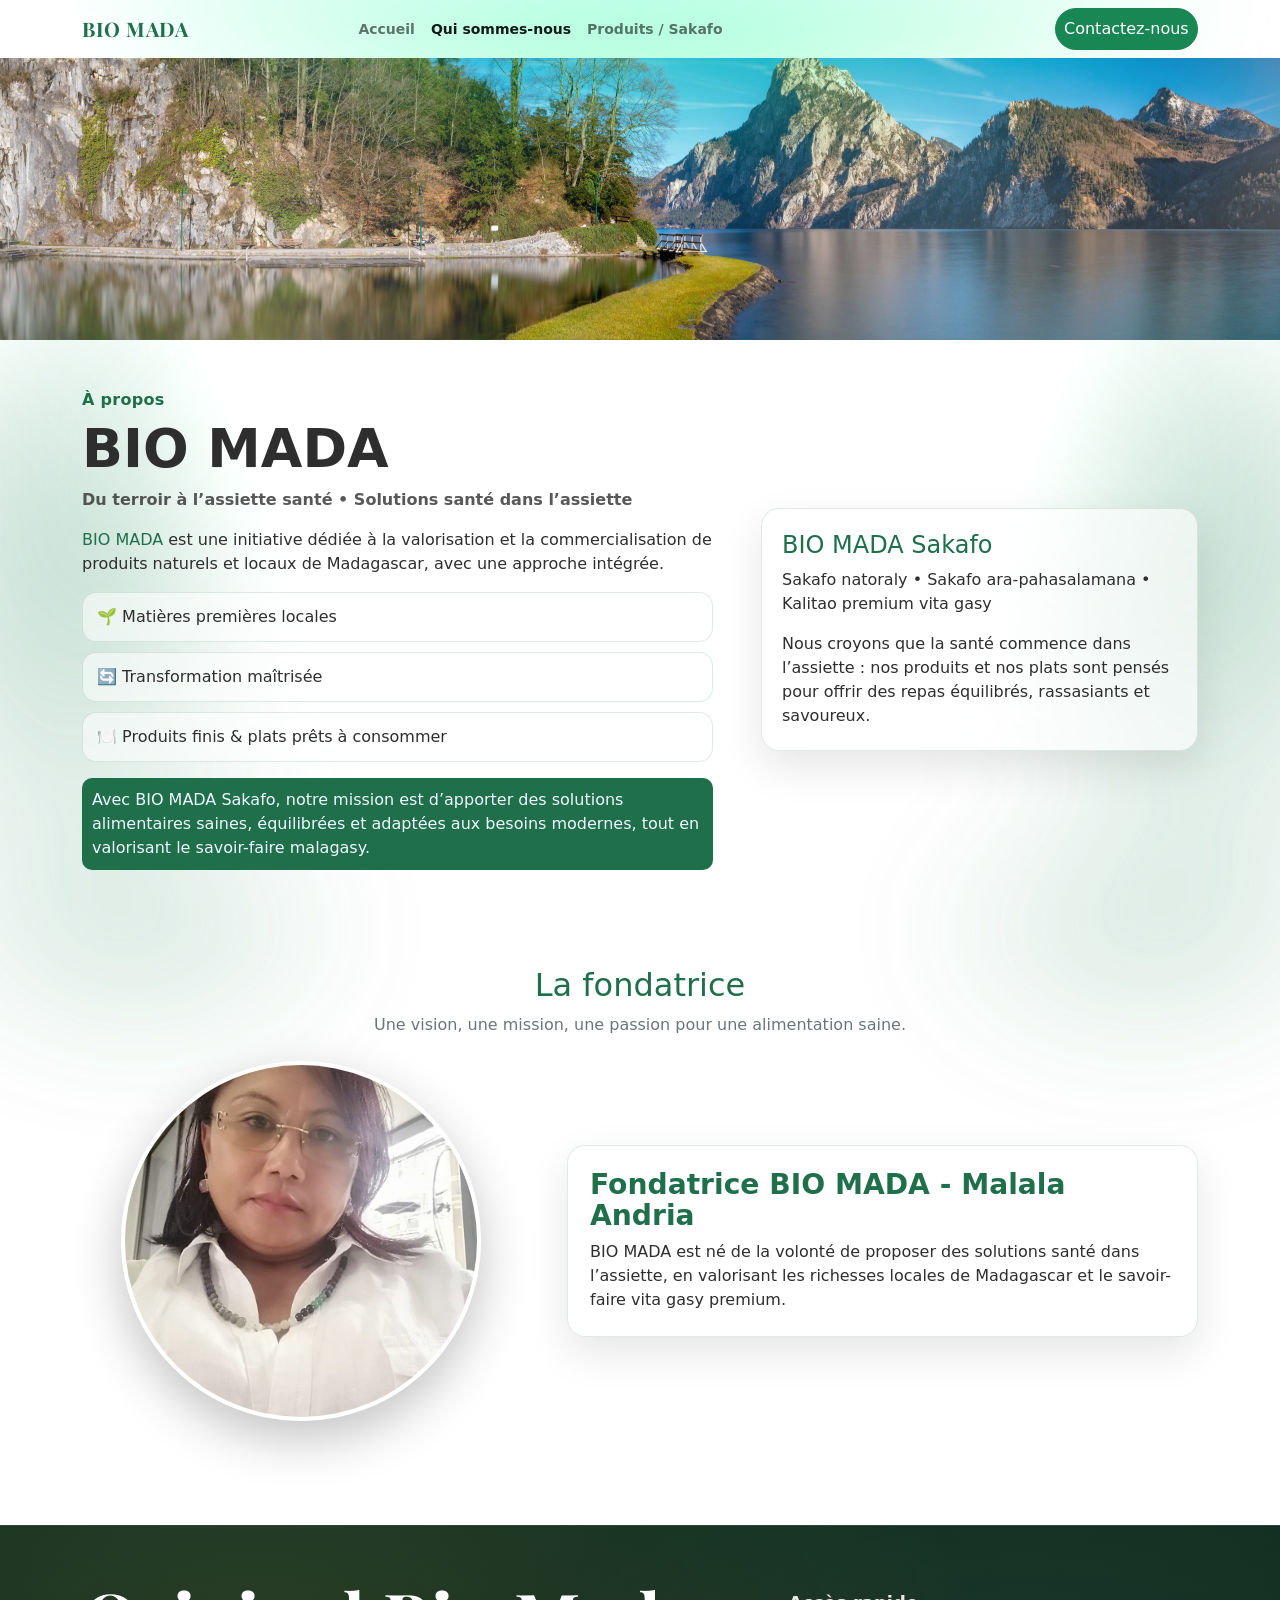
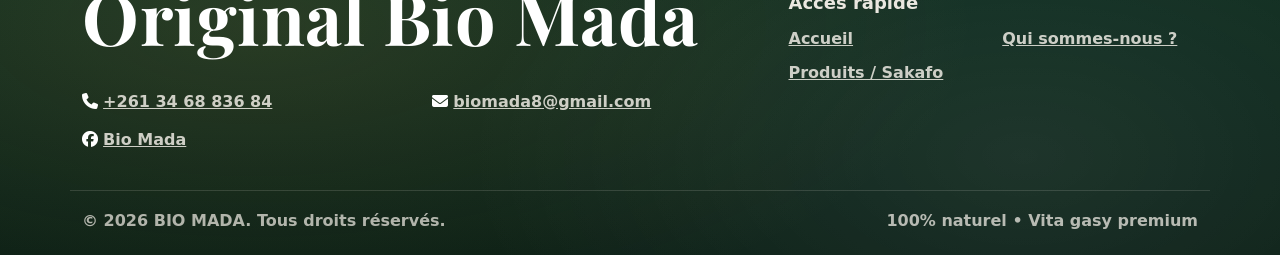
==== a-propos.html @ 0ac18d52 "test: maintenance" ====
<!DOCTYPE html>
<html lang="fr">
<head>
    <meta charset="UTF-8">
    <meta name="viewport" content="width=device-width, initial-scale=1.0">
    <title>BIO MADA - À propos</title>
    <link rel="stylesheet" href="bootstrap-5.0.2-dist/bootstrap-5.0.2-dist/css/bootstrap.min.css">
    <link rel="stylesheet" href="css/style.css">
    <link rel="stylesheet" href="css/background.css">
    <link rel="stylesheet" href="css/header.css">
    <link rel="stylesheet" href="css/footer.css">
    <link rel="stylesheet" href="css/a-propos.css">

    <link
      rel="stylesheet"
      href="https://cdnjs.cloudflare.com/ajax/libs/font-awesome/6.5.1/css/all.min.css"
      integrity="sha512-..."
      crossorigin="anonymous"
      referrerpolicy="no-referrer"
    />
</head>
<body class="bg-clouds">
    <header class="site-header">
        <nav class="navbar navbar-expand-lg navbar-light main-nav" aria-label="Navigation principale">
            <div class="container position-relative">
                <a href="index.html" class="navbar-brand logo me-0" aria-label="BIO MADA - Accueil" style="color: #1F6F4A;">
                    BIO MADA
                </a>

                <button class="navbar-toggler nav-toggle ms-auto" type="button" data-bs-toggle="collapse" data-bs-target="#nav-menu" aria-controls="nav-menu" aria-expanded="false" aria-label="Ouvrir le menu">
                    <span class="nav-toggle-bar"></span>
                    <span class="nav-toggle-bar"></span>
                    <span class="nav-toggle-bar"></span>
                </button>

                <div class="collapse navbar-collapse" id="nav-menu">
                    <ul class="navbar-nav mx-auto nav-links text-center pt-2 pt-lg-0">
                        <li class="nav-item"><a class="nav-link" href="index.html">Accueil</a></li>
                        <li class="nav-item"><a class="nav-link active" href="a-propos.html">Qui sommes-nous</a></li>
                        <li class="nav-item"><a class="nav-link" href="produits.html">Produits / Sakafo</a></li>

                    </ul>

                    <a class="btn-bounce btn btn-success ms-lg-auto mb-2 mb-lg-0" href="#contact">
                        Contactez-nous
                    </a>
                </div>
            </div>
        </nav>
    </header>

    <div class="apropos-top-banner" aria-hidden="true"></div>

    <main id="a-propos">
        <section class="py-5" aria-label="À propos de BIO MADA">
            <div class="container">
                <div class="row align-items-center g-4 g-lg-5">
                    <div class="col-12 col-lg-7">
                        <div class="about-kicker reveal reveal-left" style="color: #1F6F4A;">À propos</div>
                        <h1 class="about-headline reveal reveal-left">BIO MADA</h1>
                        <p class="about-subheadline reveal reveal-left">Du terroir à l’assiette santé • Solutions santé dans l’assiette</p>

                        <div class="about-text">
                            <p class="reveal reveal-left"> <label for="" style="color: #1F6F4A;">BIO MADA</label> est une initiative dédiée à la valorisation et la commercialisation de produits naturels et locaux de Madagascar, avec une approche intégrée.</p>
                            <div class="about-points">
                                <div class="about-point reveal reveal-left">🌱 Matières premières locales</div>
                                <div class="about-point reveal reveal-left">🔄 Transformation maîtrisée</div>
                                <div class="about-point reveal reveal-left">🍽️ Produits finis & plats prêts à consommer</div>
                            </div>
                            <p class="reveal reveal-left mb-0" style="background-color: #1F6F4A; color: aliceblue; padding: 10px; border-radius: 10px;">Avec BIO MADA Sakafo, notre mission est d’apporter des solutions alimentaires saines, équilibrées et adaptées aux besoins modernes, tout en valorisant le savoir-faire malagasy.</p>
                        </div>
                    </div>

                    <div class="col-12 col-lg-5">
                        <div class="about-card reveal reveal-right">
                            <h2 class="h4 mb-2" style="color: #1F6F4A;">BIO MADA Sakafo</h2>
                            <p class="mb-3">Sakafo natoraly • Sakafo ara-pahasalamana • Kalitao premium vita gasy</p>
                            <p class="mb-0">Nous croyons que la santé commence dans l’assiette : nos produits et nos plats sont pensés pour offrir des repas équilibrés, rassasiants et savoureux.</p>
                        </div>
                    </div>
                </div>
            </div>
        </section>

        <section class="py-5" aria-label="Fondatrice BIO MADA">
            <div class="container">
                <div class="row mb-4">
                    <div class="col-12 text-center">
                        <h2 class="h2 mb-2 reveal" style="color: #1F6F4A;">La fondatrice</h2>
                        <p class="mb-0 text-muted reveal">Une vision, une mission, une passion pour une alimentation saine.</p>
                    </div>
                </div>

                <div class="row align-items-center g-4 g-lg-5">
                    <div class="col-12 col-lg-5 d-flex justify-content-center">
                        <div class="founder-photo-wrap reveal reveal-left">
                            <img class="img-fluid founder-photo" src="img/fondateur/WhatsApp%20Image%202026-01-17%20at%2016.38.35.jpeg" alt="Fondatrice BIO MADA">
                        </div>
                    </div>

                    <div class="col-12 col-lg-7">
                        <div class="founder-card reveal reveal-right">
                            <h3 class="founder-name mb-2">Fondatrice BIO MADA - Malala Andria</h3>
                            <p class="mb-0">BIO MADA est né de la volonté de proposer des solutions santé dans l’assiette, en valorisant les richesses locales de Madagascar et le savoir-faire vita gasy premium.</p>
                        </div>
                    </div>
                </div>
            </div>
        </section>
    </main>

    <footer class="site-footer" id="contact" aria-label="Pied de page">
        <div class="container footer-inner">
            <div class="footer-main">
                <h2 class="footer-title">Original Bio Mada</h2>
                <div class="footer-links-grid">
                    <div class="footer-link-item">
                        <i class="fa fa-phone"></i>
                        <a id="contact-phone" class="contact-underline" href="">+261 34 68 836 84</a>
                    </div>

                    <div class="footer-link-item">
                        <i class="fa fa-envelope"></i>
                        <a id="contact-email" class="contact-underline" href="mailto:biomada8@gmail.com">biomada8@gmail.com</a>
                    </div>

                    <div class="footer-link-item">
                        <i class="fa-brands fa-facebook"></i>
                        <a id="contact-facebook" class="contact-underline" href="https://www.facebook.com/profile.php?id=61576735627680" target="_blank" rel="noopener">Bio Mada</a>
                    </div>
                </div>
            </div>

            <div class="footer-links" aria-label="Accès rapide">
                <h3 class="footer-links-title">Accès rapide</h3>
                <div class="footer-links-grid">
                    <a href="index.html">Accueil</a>
                    <a href="a-propos.html">Qui sommes-nous ?</a>
                    <a href="produits.html">Produits / Sakafo</a>

                </div>
            </div>
        </div>

        <div class="container footer-bottom">
            <span>&copy; <span id="year"></span> BIO MADA. Tous droits réservés.</span>
            <span class="footer-badges">100% naturel • Vita gasy premium</span>
        </div>

        <script>
            (function () {
                var y = document.getElementById('year');
                if (y) y.textContent = String(new Date().getFullYear());
            })();
        </script>
    </footer>

    <script src="bootstrap-5.0.2-dist/bootstrap-5.0.2-dist/js/bootstrap.bundle.min.js"></script>

    <script>
        (function () {
            var header = document.querySelector('.site-header');
            if (!header) return;

            function onScroll() {
                header.classList.toggle('is-scrolled', window.scrollY > 8);
            }

            onScroll();
            window.addEventListener('scroll', onScroll, { passive: true });
        })();

        (function () {
            var items = document.querySelectorAll('.reveal');
            if (!items.length) return;

            var io = new IntersectionObserver(function (entries) {
                entries.forEach(function (entry) {
                    if (entry.isIntersecting) {
                        entry.target.classList.add('is-visible');
                        io.unobserve(entry.target);
                    }
                });
            }, { threshold: 0.18, rootMargin: '0px 0px -10% 0px' });

            items.forEach(function (el) { io.observe(el); });
        })();

                (function () {
            function flashContacts() {
                var nodes = [
                    document.getElementById('contact-phone'),
                    document.getElementById('contact-email'),
                    document.getElementById('contact-facebook')
                ].filter(Boolean);

                if (!nodes.length) return;

                nodes.forEach(function (n) { n.classList.add('contact-flash'); });

                setTimeout(function () {
                    nodes.forEach(function (n) { n.classList.remove('contact-flash'); });
                }, 2000);
            }

            document.addEventListener('click', function (e) {
                var a = e.target.closest('a[href="#contact"]');
                if (!a) return;
                setTimeout(flashContacts, 300);
            });

            if (window.location.hash === '#contact') {
                setTimeout(flashContacts, 400);
            }
        })();
    </script>
</body>
</html>
---- css/style.css ----
@import url('https://fonts.googleapis.com/css2?family=Playfair+Display:wght@700&family=Poppins:wght@400;600&display=swap');

:root {
    --vert-profond: #1F6F4A;
    --beige-creme: #F5F1EA;
    --marron-cacao: #6B4F3F;
    --or-doux: #D4A94E;
    --gris-fonce: #2E2E2E;
    --blanc-pur: #FFFFFF;

    --bs-primary: var(--vert-profond);
    --bs-body-font-family: 'Poppins', system-ui, -apple-system, 'Segoe UI', Roboto, Arial, sans-serif;
    --bs-body-color: var(--gris-fonce);
}

body {
    color: var(--gris-fonce);
}
 
 .hero {
     padding: 46px 0 34px;
 }

 .hero-inner {
     display: grid;
     grid-template-columns: 1fr 1.15fr 1fr;
     gap: 22px;
     align-items: center;
     min-height: min(620px, calc(100vh - 88px));
 }
 
 .hero-media {
     border-radius: 18px;
     overflow: hidden;
     box-shadow: 0 16px 42px rgba(0, 0, 0, 0.18);
     border: 1px solid rgba(255, 255, 255, 0.55);
     transition: transform 260ms ease, box-shadow 260ms ease;
 }

 .hero-media:hover {
     transform: translateY(-4px);
     box-shadow: 0 22px 56px rgba(0, 0, 0, 0.22);
 }
 
 .hero-media img {
     width: 100%;
     height: 100%;
     display: block;
     object-fit: cover;
 }
 
 .hero-media-left {
     aspect-ratio: 4 / 5;
     transform: translateY(18px);
 }
 
 .hero-media-right {
     aspect-ratio: 4 / 5;
     transform: translateY(-18px);
 }
 
 .hero-content {
     position: relative;
     text-align: center;
     padding: 22px 18px;
     border-radius: 20px;
     background: rgba(245, 241, 234, 0.42);
     backdrop-filter: blur(12px);
     border: 1px solid rgba(255, 255, 255, 0.55);
     box-shadow: 0 18px 46px rgba(0, 0, 0, 0.10);
 }
 
 .hero-title {
     font-family: 'Playfair Display', Georgia, 'Times New Roman', serif;
     font-weight: 700;
     font-size: clamp(56px, 7vw, 86px);
     line-height: 0.95;
     letter-spacing: 1px;
     color: var(--gris-fonce);
     margin: 16px 0 12px;
     position: relative;
     z-index: 2;
     text-shadow:
         0 10px 28px rgba(0, 0, 0, 0.18),
         0 0 0 rgba(0, 0, 0, 0);
 }
 
 .hero-title::before {
     content: '';
     position: absolute;
     inset: -14px -18px;
     z-index: -1;
     border-radius: 20px;
     background: rgba(255, 255, 255, 0.44);
     border: 1px solid rgba(255, 255, 255, 0.65);
     padding: 5px;
 }
 
 .hero-subtitle {
     margin: 0 auto;
     max-width: 40ch;
     font-weight: 600;
     color: rgba(46, 46, 46, 0.82);
     padding: 5px;
 }
 
 .hero-actions {
     display: flex;
     justify-content: center;
     align-items: center;
     gap: 12px;
     margin-top: 16px;
     flex-wrap: wrap;
 }

 .hero-actions .btn {
     padding: 12px 18px;
     border-radius: 999px;
     font-weight: 700;
     box-shadow: 0 16px 34px rgba(31, 111, 74, 0.20);
     border: 1px solid rgba(31, 111, 74, 0.22);
 }

 .hero-actions .btn:hover {
     transform: translateY(-2px);
 }
 
 @media (max-width: 980px) {
     .hero-inner {
         grid-template-columns: 1fr;
         gap: 14px;
         min-height: auto;
     }
 
     .hero-media-left,
     .hero-media-right {
         aspect-ratio: 16 / 9;
         transform: none;
     }
 
     .hero-content {
         order: -1;
         padding: 8px 6px;
     }
 
     .hero-title::before {
         inset: -10px -12px;
     }
 }

 @media (max-width: 520px) {
     .hero {
         padding: 34px 0 22px;
     }

     .hero-inner {
         gap: 12px;
     }

     .hero-title {
         font-size: clamp(44px, 12vw, 60px);
     }

     .hero-subtitle {
         font-size: 14px;
     }

     .hero-actions {
         gap: 10px;
     }

     .hero-actions .btn {
         width: 100%;
         max-width: 360px;
     }

     .hero-media-left,
     .hero-media-right {
         aspect-ratio: 4 / 3;
     }
 }
 
 /* Services et objectifs */
 .services-points {
     display: grid;
     gap: 10px;
     margin-top: 10px;
 }

 .service-point {
     padding: 12px 14px;
     border-radius: 14px;
     background: rgba(255, 255, 255, 0.55);
     border: 1px solid rgba(31, 111, 74, 0.14);
 }

 .objectif-block {
     padding: 22px 20px;
     border-radius: 18px;
     background: rgba(255, 255, 255, 0.60);
     border: 1px solid rgba(31, 111, 74, 0.14);
     box-shadow: 0 16px 42px rgba(0, 0, 0, 0.10);
     font-size: clamp(16px, 1.2vw, 18px);
     line-height: 1.65;
 }

 .objectif-headline {
     font-weight: 700;
     font-size: clamp(28px, 3vw, 44px);
     line-height: 1.05;
     letter-spacing: 0.2px;
     margin: 0;
 }

 .objectif-label {
     color: var(--vert-profond);
     font-weight: 700;
 }

 .objectifs-diagonal {
     display: grid;
     gap: 14px;
     justify-items: center;
     width: min(220px, 100%);
     margin: 0 auto;
 }

 .objectifs-diagonal img:nth-child(1) {
     transform: translateX(-18px) rotate(-2deg);
 }

 .objectifs-diagonal img:nth-child(2) {
     transform: translateX(18px) rotate(2deg);
 }

 @media (max-width: 991.98px) {
     .objectifs-diagonal img:nth-child(1),
     .objectifs-diagonal img:nth-child(2) {
         transform: translateX(0) rotate(0);
     }
 }

.services-diagonal {
    display: grid;
    gap: 14px;
    justify-items: center; /* centre le bloc global */
    width: min(560px, 100%);
    margin: 0 auto;
    max-width: 100%;       /* s’adapte à son parent */
}

/* première image → droite */
.services-diagonal img:nth-child(1) {
    transform: translateX(30px) rotate(-3deg); /* décale vers la droite et légère rotation */
}

/* deuxième image → gauche */
.services-diagonal img:nth-child(2) {
    transform: translateX(-30px) rotate(2deg); /* décale vers la gauche */
}

/* troisième image → droite */
.services-diagonal img:nth-child(3) {
    transform: translateX(20px) rotate(-2deg); /* décale légèrement vers la droite */
}

/* responsive pour mobile → tout centré */
@media (max-width: 991.98px) {
    .services-diagonal img:nth-child(1),
    .services-diagonal img:nth-child(2),
    .services-diagonal img:nth-child(3) {
        transform: translateX(0) rotate(0);
    }
}
/* Animation service */
.reveal {
    opacity: 0;
    transform: translateY(14px);
    transition: opacity 700ms ease, transform 700ms ease;
    will-change: opacity, transform;
}

.reveal-left {
    transform: translateX(-18px);
}

.reveal-right {
    transform: translateX(18px);
}

.reveal.is-visible {
    opacity: 1;
    transform: translateX(0) translateY(0);
}



.services-diagonal .reveal:nth-child(1) { transition-delay: 80ms; }
.services-diagonal .reveal:nth-child(2) { transition-delay: 180ms; }
.services-diagonal .reveal:nth-child(3) { transition-delay: 280ms; }

.objectifs-diagonal .reveal:nth-child(1) { transition-delay: 80ms; }
.objectifs-diagonal .reveal:nth-child(2) { transition-delay: 180ms; }

@media (prefers-reduced-motion: reduce) {
    .reveal,
    .reveal-left,
    .reveal-right {
        opacity: 1;
        transform: none;
        transition: none;
    }
}

/* Base (éléments contact) */
.contact-underline {
    position: relative;
    display: inline-block;
    padding-bottom: 4px;
}

/* le soulignement */
.contact-underline::after {
    content: "";
    position: absolute;
    left: 0;
    bottom: 0;
    width: 100%;
    height: 2px;
    background-color: #fff534; /* vert BIO MADA */
    transform: scaleX(0);
    transform-origin: left;
    transition: transform 0.6s ease;
}

/* état animé déclenché par JS */
.contact-flash::after {
    transform: scaleX(1);
}
---- css/background.css ----
body.bg-clouds {
    position: relative;
    overflow-x: hidden;
    
}

body.bg-clouds > main,
body.bg-clouds > footer {
    position: relative;
    z-index: 1;
}

body.bg-clouds::before {
    content: '';
    position: fixed;
    inset: -20vmax;
    z-index: 0;
    pointer-events: none;
    mix-blend-mode: normal;
    background:
        radial-gradient(closest-side at 50% 12%, rgba(255, 255, 255, 0.68), rgba(255, 255, 255, 0) 62%),
        radial-gradient(closest-side at 50% 18%, rgba(20, 225, 129, 0.74), rgba(31, 111, 74, 0) 66%),
        radial-gradient(closest-side at 12% 30%, rgba(255, 255, 255, 0.70), rgba(255, 255, 255, 0) 64%),
        radial-gradient(closest-side at 18% 58%, rgba(31, 111, 74, 0.42), rgba(31, 111, 74, 0) 66%),
        radial-gradient(closest-side at 22% 84%, rgba(31, 111, 74, 0.28), rgba(31, 111, 74, 0) 62%),
        radial-gradient(closest-side at 30% 42%, rgba(255, 255, 255, 0.48), rgba(255, 255, 255, 0) 60%);
    filter: blur(62px) brightness(1.15) contrast(1.08);
    opacity: 0.72;
    transform: translate3d(0, 0, 0);
    animation: cloudsPulse 4.8s ease-in-out infinite;
}

body.bg-clouds::after {
    content: '';
    position: fixed;
    inset: -20vmax;
    z-index: 0;
    pointer-events: none;
    mix-blend-mode: normal;
    background:
        radial-gradient(closest-side at 88% 30%, rgba(255, 255, 255, 0.70), rgba(255, 255, 255, 0) 64%),
        radial-gradient(closest-side at 82% 58%, rgba(31, 111, 74, 0.42), rgba(31, 111, 74, 0) 66%),
        radial-gradient(closest-side at 78% 84%, rgba(31, 111, 74, 0.28), rgba(31, 111, 74, 0) 62%),
        radial-gradient(closest-side at 70% 42%, rgba(255, 255, 255, 0.48), rgba(255, 255, 255, 0) 60%);
    filter: blur(62px) brightness(1.15) contrast(1.08);
    opacity: 0.72;
    animation: cloudsPulse 5.6s ease-in-out infinite reverse;
}

@keyframes cloudsPulse {
    0% {
        opacity: 0.22;
        transform: scale(1) translate3d(0, 0, 0);
        filter: blur(60px) brightness(0.95) contrast(1.04);
    }
    50% {
        opacity: 0.78;
        transform: scale(1.06) translate3d(0, -1.4vmax, 0);
        filter: blur(60px) brightness(1.30) contrast(1.10);
    }
    100% {
        opacity: 0.22;
        transform: scale(1) translate3d(0, 0, 0);
        filter: blur(60px) brightness(0.95) contrast(1.04);
    }
}
---- css/header.css ----
.site-header {
    position: sticky;
    top: 0;
    z-index: 50;
}

.main-nav {
    background: transparent;
    transition: background-color 220ms ease, box-shadow 220ms ease, border-color 220ms ease, backdrop-filter 220ms ease;
}

.site-header.is-scrolled .main-nav {
    background: rgba(245, 241, 234, 0.88);
    backdrop-filter: blur(14px);
}

.logo {
    font-family: 'Playfair Display', Georgia, 'Times New Roman', serif;
    font-weight: 700;
    letter-spacing: 0.5px;
    color: var(--vert-profond);
    font-size: 20px;
    white-space: nowrap;
}

.nav-links .nav-link {
    font-weight: 600;
    font-size: 14px;
    color: var(--gris-fonce);
    padding: 10px 10px;
    border-radius: 999px;
    transition: background-color 160ms ease, color 160ms ease;
}

.nav-links .nav-link:hover {
    background: rgba(31, 111, 74, 0.10);
    color: var(--vert-profond);
}

.nav-toggle {
    display: inline-flex;
    width: 42px;
    height: 42px;
    border-radius: 12px;
    border: 1px solid rgba(46, 46, 46, 0.12);
    background: rgba(255, 255, 255, 0.65);
    backdrop-filter: blur(10px);
    cursor: pointer;
    padding: 10px;
    position: relative;
    z-index: 61;
    align-items: center;
    justify-content: center;
    flex-direction: column;
}

.nav-toggle-bar {
    display: block;
    width: 18px;
    height: 2px;
    background: var(--vert-profond);
    margin: 5px 0;
    border-radius: 2px;
}

@media (min-width: 992px) {
    .nav-toggle {
        display: none;
    }
}

@media (max-width: 991.98px) {
    .navbar-collapse {
        padding-top: 10px;
    }

    .nav-links .nav-link {
        text-align: center;
    }

    .btn-bounce.btn {
        width: 100%;
        justify-content: center;
    }
}

@media (max-width: 520px) {
    .logo {
        font-size: 18px;
    }
}

@keyframes bounce {
    0%, 100% {
        transform: translateY(0);
    }
    25% {
        transform: translateY(-4px); /* monte légèrement */
    }
    50% {
        transform: translateY(2px);  /* redescend un peu en dessous */
    }
    75% {
        transform: translateY(-2px); /* petit rebond */
    }
}

.btn-bounce {
    animation: bounce 0.7s ease-in-out infinite;
    display: inline-block; /* pour que transform fonctionne bien */
    will-change: transform;
    border-radius: 100px;
    padding: 8px;
}
---- css/footer.css ----
.site-footer {
    margin-top: 56px;
    padding: 56px 0 22px;
    color: var(--blanc-pur);
    background:
        radial-gradient(1200px 520px at 20% 30%, rgba(212, 169, 78, 0.14), rgba(212, 169, 78, 0) 60%),
        radial-gradient(900px 520px at 80% 70%, rgba(255, 255, 255, 0.08), rgba(255, 255, 255, 0) 62%),
        linear-gradient(180deg, #0f2f21 0%, #0a1f16 100%);
    border-top: 1px solid rgba(245, 241, 234, 0.14);
}

.footer-inner {
    display: grid;
    grid-template-columns: 1.25fr 0.75fr;
    gap: 24px;
    align-items: start;
}

.footer-title {
    margin: 0;
    font-family: 'Playfair Display', Georgia, 'Times New Roman', serif;
    font-weight: 700;
    font-size: clamp(44px, 5.6vw, 72px);
    line-height: 0.95;
    letter-spacing: 0.5px;
    padding-bottom:40px ;
}

.footer-cta {
    display: flex;
    flex-wrap: wrap;
    gap: 12px;
    margin-top: 18px;
}

.footer-pill {
    display: inline-flex;
    align-items: center;
    justify-content: center;
    padding: 14px 18px;
    border-radius: 999px;
    font-weight: 600;
    border: 1px solid rgba(245, 241, 234, 0.22);
    transition: transform 160ms ease, background-color 160ms ease, border-color 160ms ease;
}

.footer-pill:active {
    transform: translateY(1px);
}

.footer-pill-dark {
    background: rgba(0, 0, 0, 0.30);
    backdrop-filter: blur(10px);
}

.footer-pill-dark:hover {
    background: rgba(0, 0, 0, 0.40);
    border-color: rgba(245, 241, 234, 0.35);
}

.footer-pill-primary {
    background: var(--vert-profond);
    border-color: rgba(31, 111, 74, 0.70);
}

.footer-pill-primary:hover {
    background: #17583a;
    border-color: rgba(31, 111, 74, 0.92);
}

.footer-note {
    margin: 14px 0 0;
    max-width: 56ch;
    color: rgba(245, 241, 234, 0.82);
}

.footer-links-title {
    margin: 10px 0 14px;
    font-size: 18px;
    font-weight: 700;
    color: rgba(245, 241, 234, 0.95);
}

.footer-links-grid {
    display: grid;
    grid-template-columns: 1fr 1fr;
    gap: 10px 18px;
}

.footer-links-grid a {
    color: rgba(245, 241, 234, 0.82);
    font-weight: 600;
}

.footer-links-grid a:hover {
    color: var(--blanc-pur);
}

.footer-bottom {
    margin-top: 34px;
    padding-top: 18px;
    display: flex;
    justify-content: space-between;
    align-items: center;
    gap: 12px;
    flex-wrap: wrap;
    border-top: 1px solid rgba(245, 241, 234, 0.14);
    color: rgba(245, 241, 234, 0.70);
    font-weight: 600;
}

.footer-badges {
    color: rgba(245, 241, 234, 0.72);
}

@media (max-width: 920px) {
    .footer-inner {
        grid-template-columns: 1fr;
    }

    .footer-links-grid {
        grid-template-columns: 1fr;
    }
}

@media (max-width: 520px) {
    .site-footer {
        margin-top: 40px;
        padding: 44px 0 18px;
    }

    .footer-title {
        font-size: clamp(34px, 10vw, 52px);
        padding-bottom: 26px;
    }

    .footer-cta {
        flex-direction: column;
        align-items: stretch;
    }

    .footer-pill {
        width: 100%;
        justify-content: center;
    }

    .footer-bottom {
        gap: 10px;
    }
}
---- css/a-propos.css ----
:root {
    --about-card-bg: rgba(255, 255, 255, 0.62);
    --about-border: rgba(31, 111, 74, 0.14);
}

.apropos-top-banner {
    height: clamp(160px, 22vw, 320px);
    width: 100%;
    background-image: url('../img/fond/fond.jpg');
    background-size: cover;
    background-position: center;
    background-repeat: no-repeat;
    border-bottom: 1px solid rgba(31, 111, 74, 0.12);
}

.about-kicker {
    font-weight: 700;
    letter-spacing: 0.3px;
    margin-bottom: 10px;
}

.about-headline {
    font-weight: 800;
    font-size: clamp(38px, 4.2vw, 64px);
    line-height: 1.02;
    margin: 0 0 12px;
}

.about-subheadline {
    font-weight: 600;
    color: rgba(46, 46, 46, 0.80);
    margin: 0 0 16px;
}

.about-text {
    max-width: 70ch;
}

.about-points {
    display: grid;
    gap: 10px;
    margin: 16px 0;
}

.about-point {
    padding: 12px 14px;
    border-radius: 14px;
    background: rgba(255, 255, 255, 0.55);
    border: 1px solid var(--about-border);
}

.about-card {
    padding: 22px 20px;
    border-radius: 18px;
    background: var(--about-card-bg);
    border: 1px solid var(--about-border);
    box-shadow: 0 16px 42px rgba(0, 0, 0, 0.10);
}

.founder-photo-wrap {
    width: min(360px, 100%);
    display: grid;
    place-items: center;
}

.founder-photo {
    width: 100%;
    aspect-ratio: 1 / 1;
    object-fit: cover;
    border-radius: 999px;
    box-shadow: 0 18px 50px rgba(0, 0, 0, 0.24);
    border: 4px solid rgba(255, 255, 255, 0.60);
}

.founder-card {
    padding: 24px 22px;
    border-radius: 18px;
    background: var(--about-card-bg);
    border: 1px solid var(--about-border);
    box-shadow: 0 16px 42px rgba(0, 0, 0, 0.10);
}

.founder-name {
    font-weight: 800;
    font-size: clamp(22px, 2.2vw, 30px);
    line-height: 1.1;
    margin: 0;
    color: var(--vert-profond);
}

@media (max-width: 991.98px) {
    .about-card {
        margin-top: 8px;
    }
}
/* Base (éléments contact) */
.contact-underline {
    position: relative;
    display: inline-block;
    padding-bottom: 4px;
}

/* le soulignement */
.contact-underline::after {
    content: "";
    position: absolute;
    left: 0;
    bottom: 0;
    width: 100%;
    height: 2px;
    background-color: #fff534; /* vert BIO MADA */
    transform: scaleX(0);
    transform-origin: left;
    transition: transform 0.6s ease;
}

/* état animé déclenché par JS */
.contact-flash::after {
    transform: scaleX(1);
}
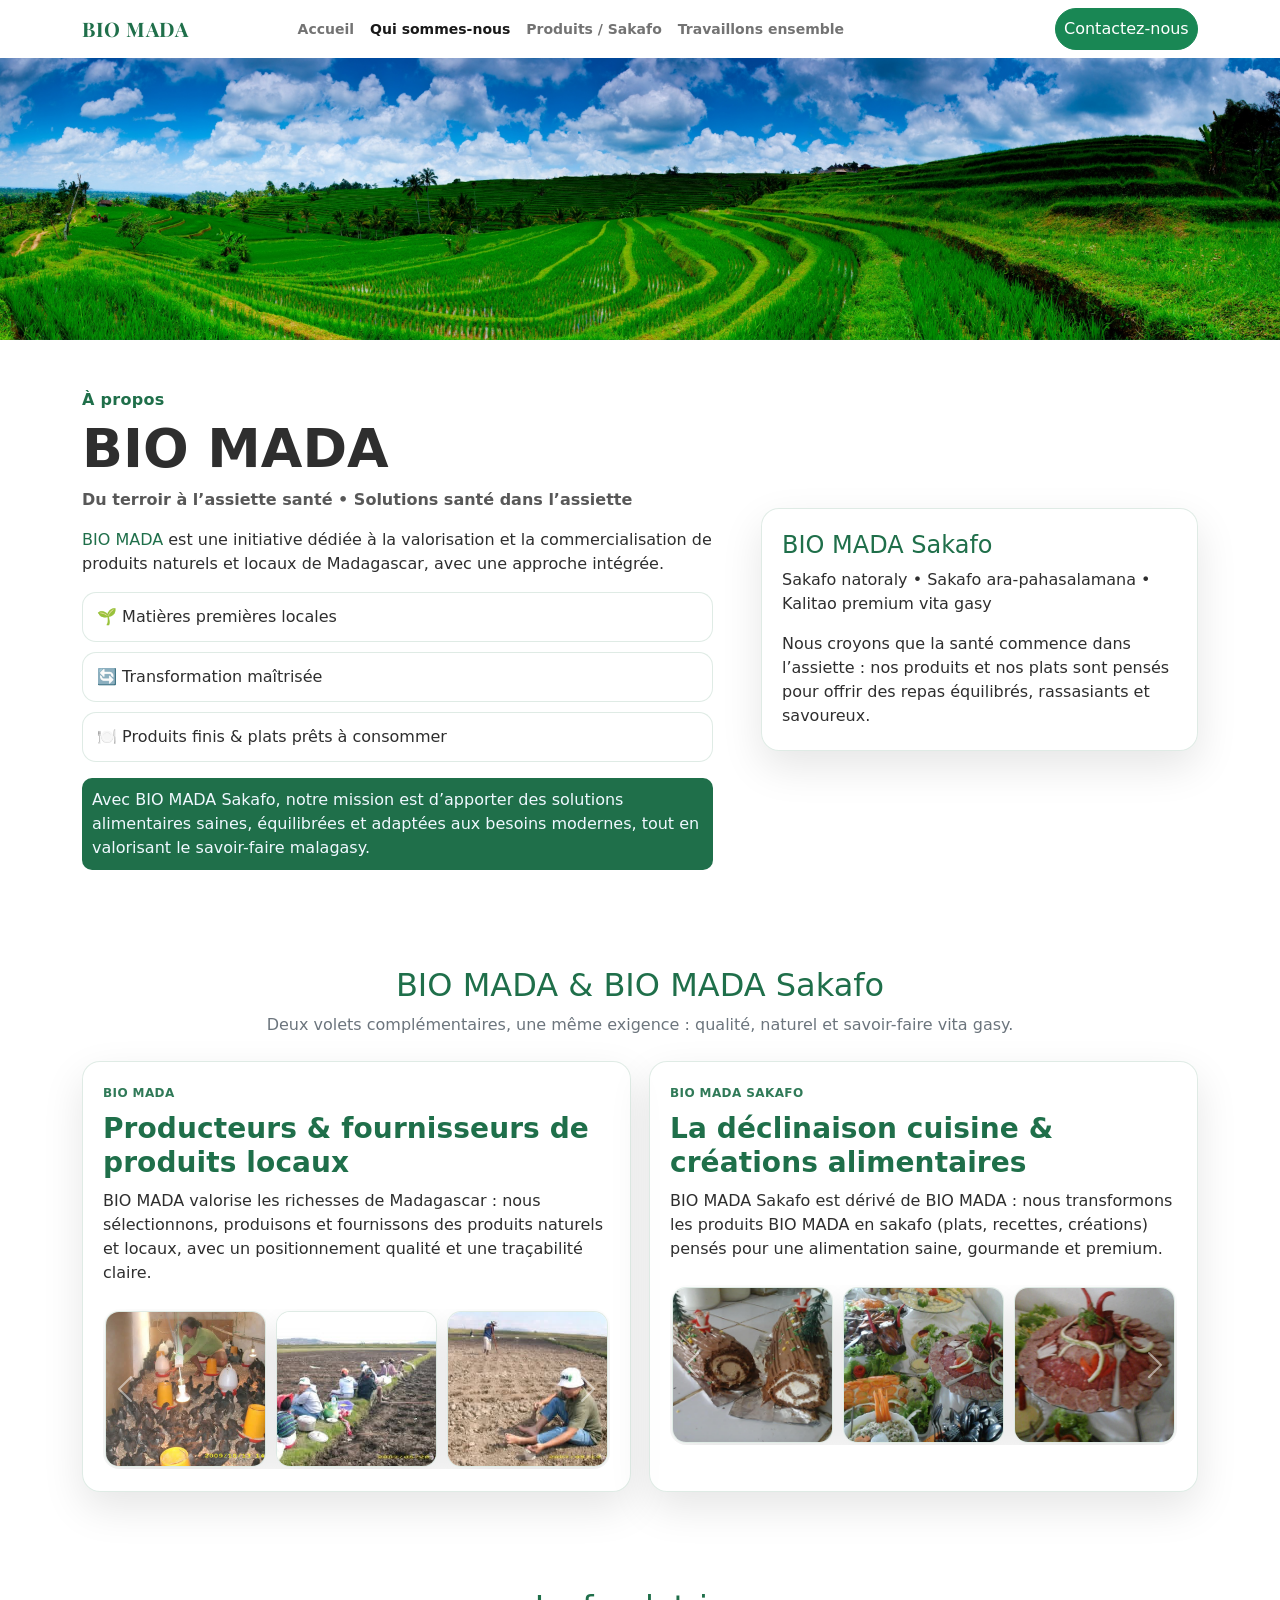
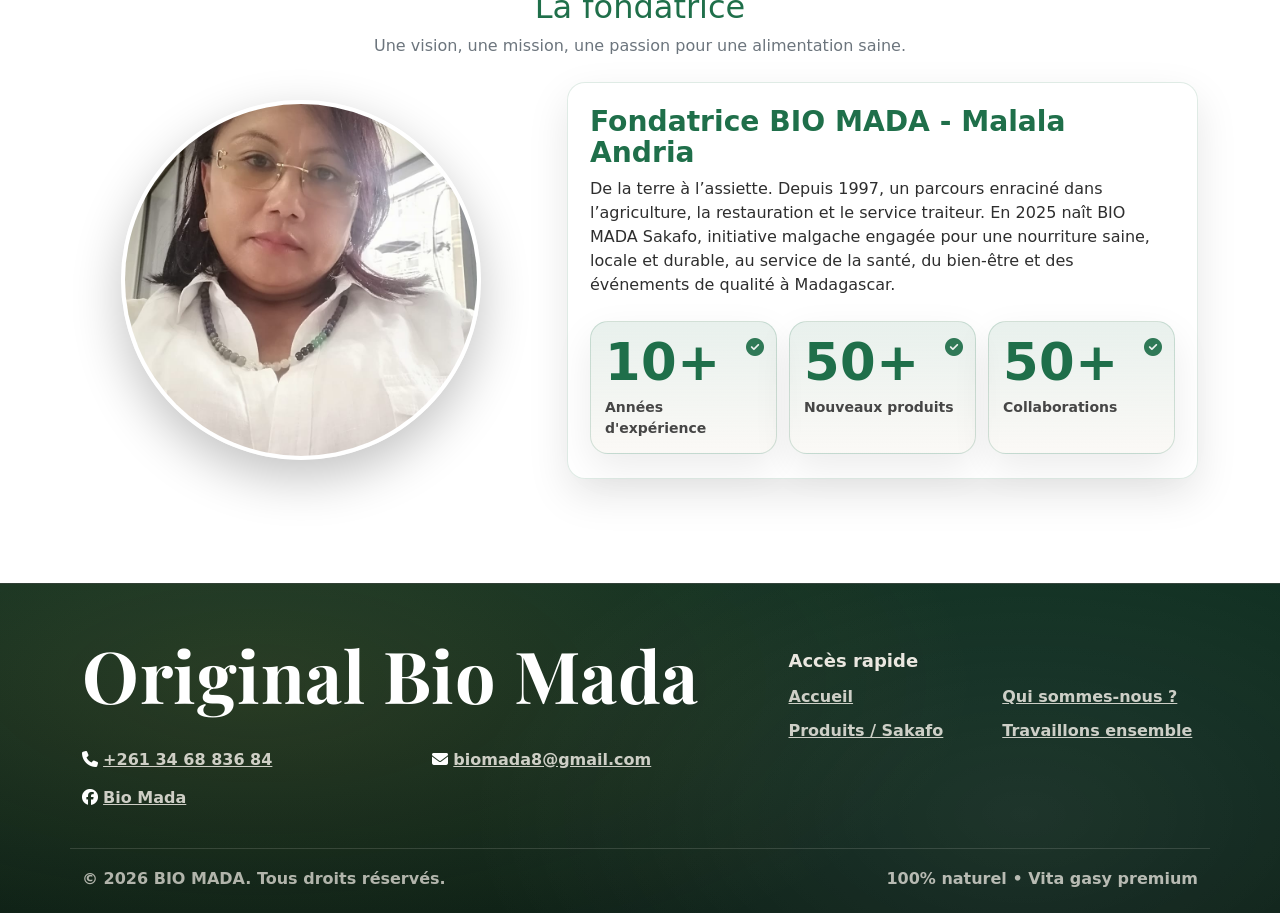
==== commit 7fd69d67: "feat: let's work together" ====
--- a/a-propos.html
+++ b/a-propos.html
@@ -19,7 +19,7 @@
       referrerpolicy="no-referrer"
     />
 </head>
-<body class="bg-clouds">
+<body>
     <header class="site-header">
         <nav class="navbar navbar-expand-lg navbar-light main-nav" aria-label="Navigation principale">
             <div class="container position-relative">
@@ -28,9 +28,7 @@
                 </a>
 
                 <button class="navbar-toggler nav-toggle ms-auto" type="button" data-bs-toggle="collapse" data-bs-target="#nav-menu" aria-controls="nav-menu" aria-expanded="false" aria-label="Ouvrir le menu">
-                    <span class="nav-toggle-bar"></span>
-                    <span class="nav-toggle-bar"></span>
-                    <span class="nav-toggle-bar"></span>
+                    <span class="navbar-toggler-icon" aria-hidden="true"></span>
                 </button>
 
                 <div class="collapse navbar-collapse" id="nav-menu">
@@ -38,6 +36,7 @@
                         <li class="nav-item"><a class="nav-link" href="index.html">Accueil</a></li>
                         <li class="nav-item"><a class="nav-link active" href="a-propos.html">Qui sommes-nous</a></li>
                         <li class="nav-item"><a class="nav-link" href="produits.html">Produits / Sakafo</a></li>
+                        <li class="nav-item"><a class="nav-link" href="travaillons-ensemble.html">Travaillons ensemble</a></li>
 
                     </ul>
 
@@ -82,6 +81,125 @@
             </div>
         </section>
 
+        <section class="py-5" aria-label="BIO MADA et BIO MADA Sakafo">
+            <div class="container">
+                <div class="row mb-4">
+                    <div class="col-12 text-center">
+                        <h2 class="h2 mb-2 reveal" style="color: #1F6F4A;">BIO MADA &amp; BIO MADA Sakafo</h2>
+                        <p class="mb-0 text-muted reveal">Deux volets complémentaires, une même exigence : qualité, naturel et savoir-faire vita gasy.</p>
+                    </div>
+                </div>
+
+                <div class="brand-split-grid">
+                    <div class="brand-split-card reveal reveal-left">
+                        <div class="brand-split-kicker" style="color: #1F6F4A;">BIO MADA</div>
+                        <h3 class="brand-split-title" style="color: #1F6F4A;">Producteurs &amp; fournisseurs de produits locaux</h3>
+                        <p class="mb-0">BIO MADA valorise les richesses de Madagascar : nous sélectionnons, produisons et fournissons des produits naturels et locaux, avec un positionnement qualité et une traçabilité claire.</p>
+
+                        <div id="prepCarousel" class="carousel slide media-carousel mt-4" data-bs-ride="carousel" data-bs-interval="5000" aria-label="Galerie BIO MADA">
+                            <div class="carousel-inner">
+                                <div class="carousel-item active">
+                                    <div class="media-row">
+                                        <div class="media-tile"><img class="img-fluid" loading="lazy" src="img/preparation/WhatsApp%20Image%202026-01-20%20at%2010.05.32.jpeg" alt="BIO MADA - Préparation 1"></div>
+                                        <div class="media-tile"><img class="img-fluid" loading="lazy" src="img/preparation/WhatsApp%20Image%202026-01-20%20at%2010.05.33.jpeg" alt="BIO MADA - Préparation 2"></div>
+                                        <div class="media-tile"><img class="img-fluid" loading="lazy" src="img/preparation/WhatsApp%20Image%202026-01-20%20at%2010.05.34.jpeg" alt="BIO MADA - Préparation 3"></div>
+                                    </div>
+                                </div>
+                                <div class="carousel-item">
+                                    <div class="media-row">
+                                        <div class="media-tile"><img class="img-fluid" loading="lazy" src="img/preparation/WhatsApp%20Image%202026-01-20%20at%2010.05.42.jpeg" alt="BIO MADA - Préparation 4"></div>
+                                        <div class="media-tile"><img class="img-fluid" loading="lazy" src="img/preparation/WhatsApp%20Image%202026-01-20%20at%2010.05.43.jpeg" alt="BIO MADA - Préparation 5"></div>
+                                        <div class="media-tile"><img class="img-fluid" loading="lazy" src="img/preparation/WhatsApp%20Image%202026-01-20%20at%2010.05.51.jpeg" alt="BIO MADA - Préparation 6"></div>
+                                    </div>
+                                </div>
+                                <div class="carousel-item">
+                                    <div class="media-row">
+                                        <div class="media-tile"><img class="img-fluid" loading="lazy" src="img/preparation/WhatsApp%20Image%202026-01-20%20at%2010.05.52.jpeg" alt="BIO MADA - Préparation 7"></div>
+                                        <div class="media-tile"><img class="img-fluid" loading="lazy" src="img/preparation/WhatsApp%20Image%202026-01-20%20at%2010.05.53.jpeg" alt="BIO MADA - Préparation 8"></div>
+                                        <div class="media-tile"><img class="img-fluid" loading="lazy" src="img/preparation/WhatsApp%20Image%202026-01-20%20at%2010.05.56.jpeg" alt="BIO MADA - Préparation 9"></div>
+                                    </div>
+                                </div>
+                                <div class="carousel-item">
+                                    <div class="media-row">
+                                        <div class="media-tile"><img class="img-fluid" loading="lazy" src="img/preparation/WhatsApp%20Image%202026-01-20%20at%2010.05.57.jpeg" alt="BIO MADA - Préparation 10"></div>
+                                        <div class="media-tile"><img class="img-fluid" loading="lazy" src="img/preparation/WhatsApp%20Image%202026-01-20%20at%2010.06.00.jpeg" alt="BIO MADA - Préparation 11"></div>
+                                        <div class="media-tile"><img class="img-fluid" loading="lazy" src="img/preparation/WhatsApp%20Image%202026-01-20%20at%2010.06.01.jpeg" alt="BIO MADA - Préparation 12"></div>
+                                    </div>
+                                </div>
+                                <div class="carousel-item">
+                                    <div class="media-row">
+                                        <div class="media-tile"><img class="img-fluid" loading="lazy" src="img/preparation/WhatsApp%20Image%202026-01-20%20at%2010.06.02.jpeg" alt="BIO MADA - Préparation 13"></div>
+                                        <div class="media-tile"><img class="img-fluid" loading="lazy" src="img/preparation/WhatsApp%20Image%202026-01-20%20at%2010.06.03.jpeg" alt="BIO MADA - Préparation 14"></div>
+                                        <div class="media-tile"><img class="img-fluid" loading="lazy" src="img/preparation/WhatsApp%20Image%202026-01-20%20at%2010.06.05.jpeg" alt="BIO MADA - Préparation 15"></div>
+                                    </div>
+                                </div>
+                            </div>
+
+                            <button class="carousel-control-prev" type="button" data-bs-target="#prepCarousel" data-bs-slide="prev" aria-label="Précédent">
+                                <span class="carousel-control-prev-icon" aria-hidden="true"></span>
+                            </button>
+                            <button class="carousel-control-next" type="button" data-bs-target="#prepCarousel" data-bs-slide="next" aria-label="Suivant">
+                                <span class="carousel-control-next-icon" aria-hidden="true"></span>
+                            </button>
+                        </div>
+                    </div>
+
+                    <div class="brand-split-card reveal reveal-right">
+                        <div class="brand-split-kicker" style="color: #1F6F4A;">BIO MADA Sakafo</div>
+                        <h3 class="brand-split-title" style="color: #1F6F4A;">La déclinaison cuisine &amp; créations alimentaires</h3>
+                        <p class="mb-0">BIO MADA Sakafo est dérivé de BIO MADA : nous transformons les produits BIO MADA en sakafo (plats, recettes, créations) pensés pour une alimentation saine, gourmande et premium.</p>
+
+                        <div id="sakafoCarousel" class="carousel slide media-carousel mt-4" data-bs-ride="carousel" data-bs-interval="5000" aria-label="Galerie BIO MADA Sakafo">
+                            <div class="carousel-inner">
+                                <div class="carousel-item active">
+                                    <div class="media-row">
+                                        <div class="media-tile"><img class="img-fluid" loading="lazy" src="img/sakafo/WhatsApp%20Image%202026-01-20%20at%2010.05.43.jpeg" alt="BIO MADA Sakafo - Sakafo 1"></div>
+                                        <div class="media-tile"><img class="img-fluid" loading="lazy" src="img/sakafo/WhatsApp%20Image%202026-01-20%20at%2010.05.44.jpeg" alt="BIO MADA Sakafo - Sakafo 2"></div>
+                                        <div class="media-tile"><img class="img-fluid" loading="lazy" src="img/sakafo/WhatsApp%20Image%202026-01-20%20at%2010.05.45.jpeg" alt="BIO MADA Sakafo - Sakafo 3"></div>
+                                    </div>
+                                </div>
+                                <div class="carousel-item">
+                                    <div class="media-row">
+                                        <div class="media-tile"><img class="img-fluid" loading="lazy" src="img/sakafo/WhatsApp%20Image%202026-01-20%20at%2010.05.46.jpeg" alt="BIO MADA Sakafo - Sakafo 4"></div>
+                                        <div class="media-tile"><img class="img-fluid" loading="lazy" src="img/sakafo/WhatsApp%20Image%202026-01-20%20at%2010.05.47.jpeg" alt="BIO MADA Sakafo - Sakafo 5"></div>
+                                        <div class="media-tile"><img class="img-fluid" loading="lazy" src="img/sakafo/WhatsApp%20Image%202026-01-20%20at%2010.05.48.jpeg" alt="BIO MADA Sakafo - Sakafo 6"></div>
+                                    </div>
+                                </div>
+                                <div class="carousel-item">
+                                    <div class="media-row">
+                                        <div class="media-tile"><img class="img-fluid" loading="lazy" src="img/sakafo/WhatsApp%20Image%202026-01-20%20at%2010.05.49.jpeg" alt="BIO MADA Sakafo - Sakafo 7"></div>
+                                        <div class="media-tile"><img class="img-fluid" loading="lazy" src="img/sakafo/WhatsApp%20Image%202026-01-20%20at%2010.05.50.jpeg" alt="BIO MADA Sakafo - Sakafo 8"></div>
+                                        <div class="media-tile"><img class="img-fluid" loading="lazy" src="img/sakafo/WhatsApp%20Image%202026-01-20%20at%2010.05.51.jpeg" alt="BIO MADA Sakafo - Sakafo 9"></div>
+                                    </div>
+                                </div>
+                                <div class="carousel-item">
+                                    <div class="media-row">
+                                        <div class="media-tile"><img class="img-fluid" loading="lazy" src="img/sakafo/WhatsApp%20Image%202026-01-20%20at%2010.05.57.jpeg" alt="BIO MADA Sakafo - Sakafo 10"></div>
+                                        <div class="media-tile"><img class="img-fluid" loading="lazy" src="img/sakafo/WhatsApp%20Image%202026-01-20%20at%2010.05.58.jpeg" alt="BIO MADA Sakafo - Sakafo 11"></div>
+                                        <div class="media-tile"><img class="img-fluid" loading="lazy" src="img/sakafo/WhatsApp%20Image%202026-01-20%20at%2010.05.59.jpeg" alt="BIO MADA Sakafo - Sakafo 12"></div>
+                                    </div>
+                                </div>
+                                <div class="carousel-item">
+                                    <div class="media-row">
+                                        <div class="media-tile"><img class="img-fluid" loading="lazy" src="img/sakafo/WhatsApp%20Image%202026-01-20%20at%2010.05.60.jpeg" alt="BIO MADA Sakafo - Sakafo 13"></div>
+                                        <div class="media-tile"><img class="img-fluid" loading="lazy" src="img/sakafo/WhatsApp%20Image%202026-01-20%20at%2010.05.61.jpeg" alt="BIO MADA Sakafo - Sakafo 14"></div>
+                                        <div class="media-tile"><img class="img-fluid" loading="lazy" src="img/sakafo/WhatsApp%20Image%202026-01-20%20at%2010.05.62.jpeg" alt="BIO MADA Sakafo - Sakafo 15"></div>
+                                    </div>
+                                </div>
+                            </div>
+
+                            <button class="carousel-control-prev" type="button" data-bs-target="#sakafoCarousel" data-bs-slide="prev" aria-label="Précédent">
+                                <span class="carousel-control-prev-icon" aria-hidden="true"></span>
+                            </button>
+                            <button class="carousel-control-next" type="button" data-bs-target="#sakafoCarousel" data-bs-slide="next" aria-label="Suivant">
+                                <span class="carousel-control-next-icon" aria-hidden="true"></span>
+                            </button>
+                        </div>
+                    </div>
+                </div>
+            </div>
+        </section>
+
         <section class="py-5" aria-label="Fondatrice BIO MADA">
             <div class="container">
                 <div class="row mb-4">
@@ -95,13 +213,35 @@
                     <div class="col-12 col-lg-5 d-flex justify-content-center">
                         <div class="founder-photo-wrap reveal reveal-left">
                             <img class="img-fluid founder-photo" src="img/fondateur/WhatsApp%20Image%202026-01-17%20at%2016.38.35.jpeg" alt="Fondatrice BIO MADA">
+
+
                         </div>
                     </div>
 
                     <div class="col-12 col-lg-7">
                         <div class="founder-card reveal reveal-right">
                             <h3 class="founder-name mb-2">Fondatrice BIO MADA - Malala Andria</h3>
-                            <p class="mb-0">BIO MADA est né de la volonté de proposer des solutions santé dans l’assiette, en valorisant les richesses locales de Madagascar et le savoir-faire vita gasy premium.</p>
+                            <p class="mb-0">De la terre à l’assiette.
+Depuis 1997, un parcours enraciné dans l’agriculture, la restauration et le service traiteur.
+En 2025 naît BIO MADA Sakafo, initiative malgache engagée pour une nourriture saine, locale et durable, au service de la santé, du bien-être et des événements de qualité à Madagascar.</p>
+
+                            <div class="founder-metrics reveal mt-4" aria-label="Statistiques fondatrice">
+                                <div class="founder-metric">
+                                    <div class="metric-icon"><i class="fa-solid fa-circle-check" aria-hidden="true"></i></div>
+                                    <div class="metric-value">10+</div>
+                                    <div class="metric-label">Années d'expérience</div>
+                                </div>
+                                <div class="founder-metric">
+                                    <div class="metric-icon"><i class="fa-solid fa-circle-check" aria-hidden="true"></i></div>
+                                    <div class="metric-value">50+</div>
+                                    <div class="metric-label">Nouveaux produits</div>
+                                </div>
+                                <div class="founder-metric">
+                                    <div class="metric-icon"><i class="fa-solid fa-circle-check" aria-hidden="true"></i></div>
+                                    <div class="metric-value">50+</div>
+                                    <div class="metric-label">Collaborations</div>
+                                </div>
+                            </div>
                         </div>
                     </div>
                 </div>
@@ -137,6 +277,7 @@
                     <a href="index.html">Accueil</a>
                     <a href="a-propos.html">Qui sommes-nous ?</a>
                     <a href="produits.html">Produits / Sakafo</a>
+                    <a href="travaillons-ensemble.html">Travaillons ensemble</a>
 
                 </div>
             </div>
--- a/css/style.css
+++ b/css/style.css
@@ -178,6 +178,10 @@
      .hero-media-right {
          aspect-ratio: 4 / 3;
      }
+
+     .hero-media img {
+         height: clamp(180px, 44vw, 260px);
+     }
  }
  
  /* Services et objectifs */
@@ -225,6 +229,13 @@
      margin: 0 auto;
  }
 
+ .objectifs-diagonal img {
+     width: 100%;
+     height: auto;
+     max-height: 260px;
+     object-fit: cover;
+ }
+
  .objectifs-diagonal img:nth-child(1) {
      transform: translateX(-18px) rotate(-2deg);
  }
@@ -247,6 +258,13 @@
     width: min(560px, 100%);
     margin: 0 auto;
     max-width: 100%;       /* s’adapte à son parent */
+}
+
+.services-diagonal img {
+    width: 100%;
+    height: auto;
+    max-height: 260px;
+    object-fit: cover;
 }
 
 /* première image → droite */
--- a/css/header.css
+++ b/css/header.css
@@ -51,7 +51,7 @@
     z-index: 61;
     align-items: center;
     justify-content: center;
-    flex-direction: column;
+    flex-direction: row;
 }
 
 .nav-toggle-bar {
@@ -61,6 +61,15 @@
     background: var(--vert-profond);
     margin: 5px 0;
     border-radius: 2px;
+}
+
+.nav-toggle .navbar-toggler-icon {
+    width: 22px;
+    height: 22px;
+    background-size: 22px 22px;
+    background-position: center;
+    background-repeat: no-repeat;
+    background-image: url("data:image/svg+xml,%3csvg xmlns='http://www.w3.org/2000/svg' viewBox='0 0 30 30'%3e%3cpath stroke='rgba(31, 111, 74, 0.95)' stroke-linecap='round' stroke-miterlimit='10' stroke-width='2' d='M4 7h22M4 15h22M4 23h22'/%3e%3c/svg%3e");
 }
 
 @media (min-width: 992px) {
--- a/css/a-propos.css
+++ b/css/a-propos.css
@@ -6,7 +6,7 @@
 .apropos-top-banner {
     height: clamp(160px, 22vw, 320px);
     width: 100%;
-    background-image: url('../img/fond/fond.jpg');
+    background-image: url('../img/fond/bannerApropos/fond.jpg');
     background-size: cover;
     background-position: center;
     background-repeat: no-repeat;
@@ -88,11 +88,166 @@
     color: var(--vert-profond);
 }
 
+.brand-split-grid {
+    display: grid;
+    grid-template-columns: 1fr 1fr;
+    gap: 18px;
+}
+
+.brand-split-card {
+    padding: 22px 20px;
+    border-radius: 18px;
+    background: var(--about-card-bg);
+    border: 1px solid var(--about-border);
+    box-shadow: 0 16px 42px rgba(0, 0, 0, 0.10);
+}
+
+.brand-split-kicker {
+    font-weight: 800;
+    letter-spacing: 0.4px;
+    text-transform: uppercase;
+    font-size: 12px;
+    opacity: 0.92;
+    margin-bottom: 10px;
+}
+
+.brand-split-title {
+    font-weight: 900;
+    margin: 0 0 10px;
+    letter-spacing: 0.1px;
+}
+
+.founder-metrics {
+    display: grid;
+    grid-template-columns: repeat(3, 1fr);
+    gap: 12px;
+}
+
+.founder-metric {
+    position: relative;
+    border-radius: 18px;
+    padding: 16px 14px 14px;
+    background: linear-gradient(180deg, rgba(31, 111, 74, 0.10), rgba(245, 241, 234, 0.42));
+    border: 1px solid rgba(31, 111, 74, 0.18);
+    box-shadow: 0 14px 38px rgba(0, 0, 0, 0.08);
+    overflow: hidden;
+}
+
+.metric-icon {
+    position: absolute;
+    top: 12px;
+    right: 12px;
+    color: rgba(31, 111, 74, 0.92);
+    font-size: 18px;
+}
+
+.metric-value {
+    font-weight: 900;
+    font-size: clamp(42px, 4vw, 62px);
+    line-height: 0.95;
+    color: var(--vert-profond);
+    margin-bottom: 10px;
+    letter-spacing: 0.5px;
+}
+
+.metric-label {
+    font-weight: 700;
+    color: rgba(46, 46, 46, 0.88);
+    font-size: 14px;
+}
+
+.media-carousel {
+    border-radius: 16px;
+}
+
+.media-carousel .carousel-inner {
+    border-radius: 16px;
+}
+
+.media-row {
+    display: grid;
+    grid-template-columns: repeat(3, 1fr);
+    gap: 10px;
+    padding: 2px;
+}
+
+.media-tile {
+    border-radius: 14px;
+    overflow: hidden;
+    border: 1px solid rgba(31, 111, 74, 0.14);
+    background: rgba(255, 255, 255, 0.55);
+    box-shadow: 0 14px 34px rgba(0, 0, 0, 0.10);
+}
+
+.media-tile img {
+    width: 100%;
+    height: clamp(110px, 12vw, 160px);
+    object-fit: cover;
+    display: block;
+    transition: transform 260ms ease, filter 260ms ease;
+}
+
+.media-tile:hover img {
+    transform: scale(1.03);
+    filter: saturate(1.05);
+}
+
+.media-carousel .carousel-control-prev,
+.media-carousel .carousel-control-next {
+    width: 44px;
+}
+
+.media-carousel .carousel-control-prev-icon,
+.media-carousel .carousel-control-next-icon {
+    filter: drop-shadow(0 10px 16px rgba(0, 0, 0, 0.35));
+}
+
+.founder-gallery {
+    width: min(360px, 100%);
+    display: grid;
+    grid-template-columns: repeat(3, 1fr);
+    gap: 10px;
+}
+
+.founder-gallery img {
+    border-radius: 14px;
+    width: 100%;
+    height: 96px;
+    object-fit: cover;
+    border: 1px solid rgba(31, 111, 74, 0.14);
+    box-shadow: 0 12px 30px rgba(0, 0, 0, 0.12);
+}
+
 @media (max-width: 991.98px) {
     .about-card {
         margin-top: 8px;
     }
-}
+
+    .brand-split-grid {
+        grid-template-columns: 1fr;
+    }
+
+    .founder-metrics {
+        grid-template-columns: 1fr;
+    }
+
+    .media-row {
+        grid-template-columns: 1fr;
+    }
+
+    .media-tile img {
+        height: 220px;
+    }
+
+    .founder-gallery {
+        grid-template-columns: 1fr;
+    }
+
+    .founder-gallery img {
+        height: 200px;
+    }
+}
+
 /* Base (éléments contact) */
 .contact-underline {
     position: relative;
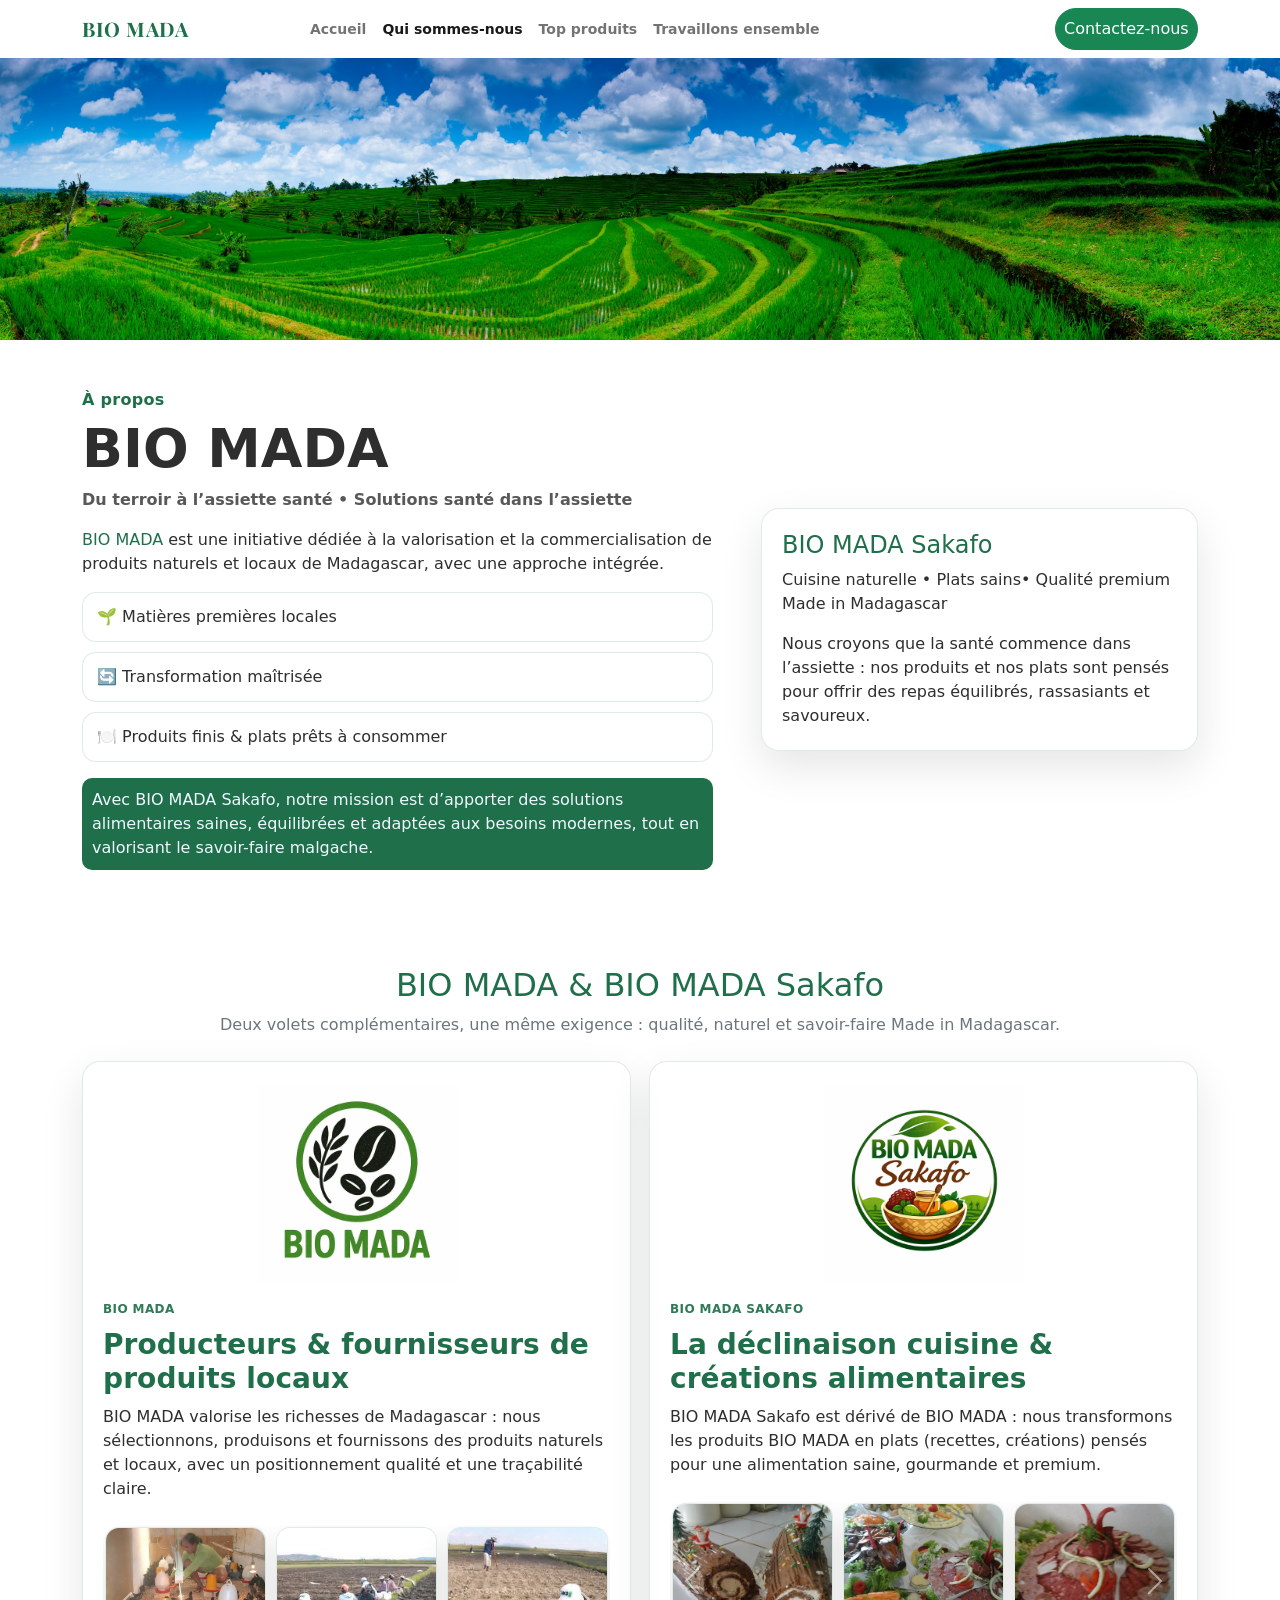
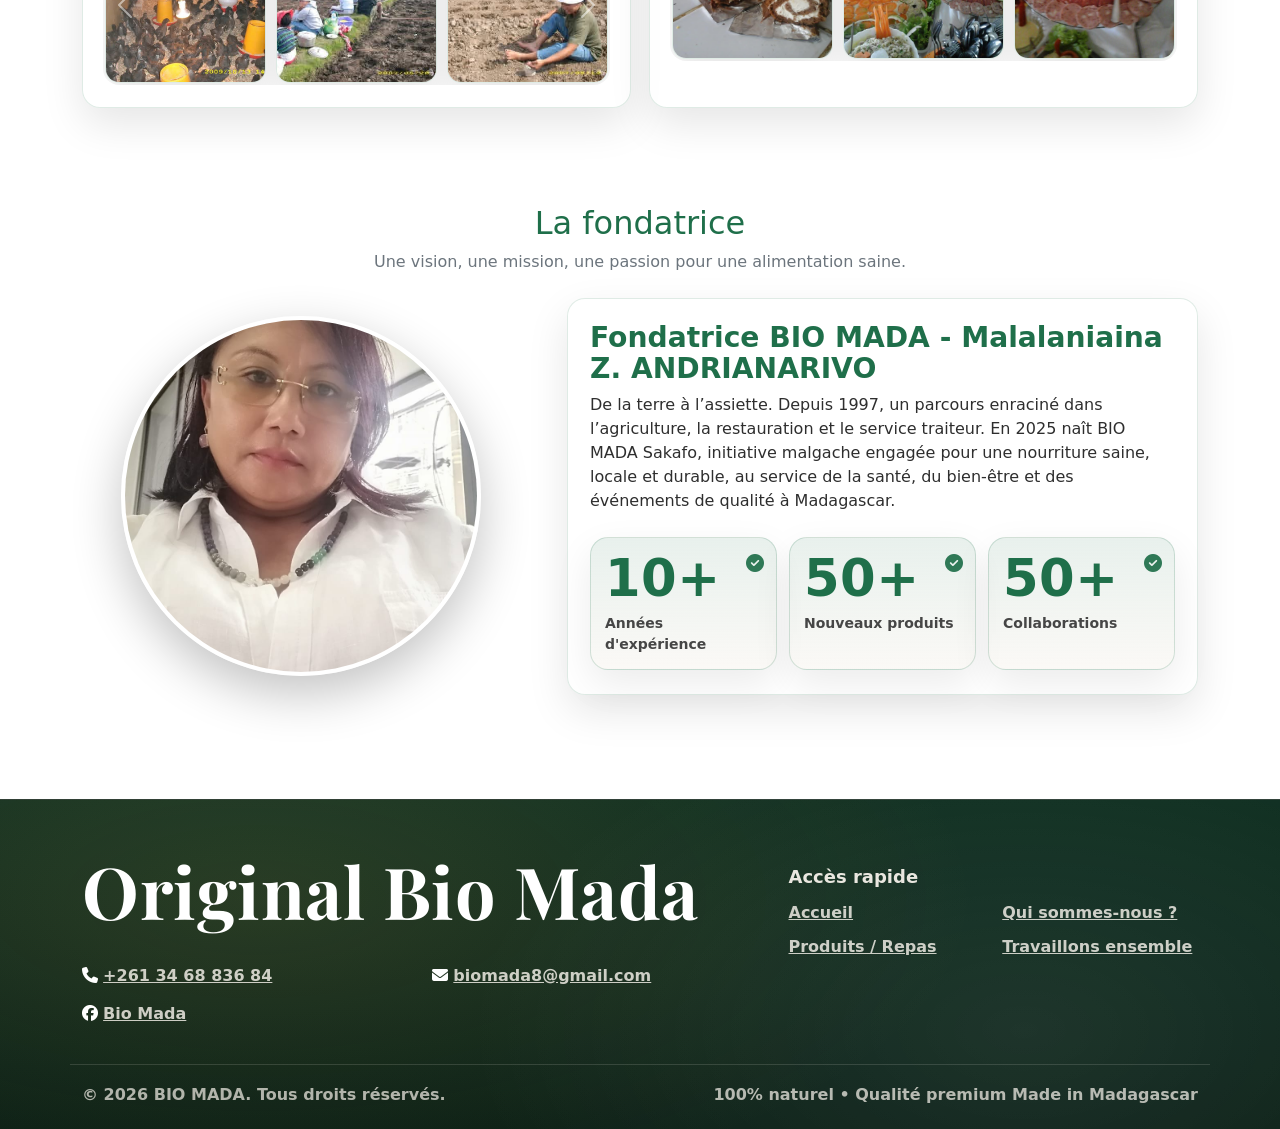
==== commit 7b8c8442: "fix: img, responsive, langue vary am anana" ====
--- a/a-propos.html
+++ b/a-propos.html
@@ -1,5 +1,6 @@
 <!DOCTYPE html>
 <html lang="fr">
+
 <head>
     <meta charset="UTF-8">
     <meta name="viewport" content="width=device-width, initial-scale=1.0">
@@ -11,23 +12,22 @@
     <link rel="stylesheet" href="css/footer.css">
     <link rel="stylesheet" href="css/a-propos.css">
 
-    <link
-      rel="stylesheet"
-      href="https://cdnjs.cloudflare.com/ajax/libs/font-awesome/6.5.1/css/all.min.css"
-      integrity="sha512-..."
-      crossorigin="anonymous"
-      referrerpolicy="no-referrer"
-    />
+    <link rel="stylesheet" href="https://cdnjs.cloudflare.com/ajax/libs/font-awesome/6.5.1/css/all.min.css"
+        integrity="sha512-..." crossorigin="anonymous" referrerpolicy="no-referrer" />
 </head>
+
 <body>
     <header class="site-header">
         <nav class="navbar navbar-expand-lg navbar-light main-nav" aria-label="Navigation principale">
             <div class="container position-relative">
-                <a href="index.html" class="navbar-brand logo me-0" aria-label="BIO MADA - Accueil" style="color: #1F6F4A;">
+                <a href="index.html" class="navbar-brand logo me-0" aria-label="BIO MADA - Accueil"
+                    style="color: #1F6F4A;">
                     BIO MADA
                 </a>
 
-                <button class="navbar-toggler nav-toggle ms-auto" type="button" data-bs-toggle="collapse" data-bs-target="#nav-menu" aria-controls="nav-menu" aria-expanded="false" aria-label="Ouvrir le menu">
+                <button class="navbar-toggler nav-toggle ms-auto" type="button" data-bs-toggle="collapse"
+                    data-bs-target="#nav-menu" aria-controls="nav-menu" aria-expanded="false"
+                    aria-label="Ouvrir le menu">
                     <span class="navbar-toggler-icon" aria-hidden="true"></span>
                 </button>
 
@@ -35,8 +35,9 @@
                     <ul class="navbar-nav mx-auto nav-links text-center pt-2 pt-lg-0">
                         <li class="nav-item"><a class="nav-link" href="index.html">Accueil</a></li>
                         <li class="nav-item"><a class="nav-link active" href="a-propos.html">Qui sommes-nous</a></li>
-                        <li class="nav-item"><a class="nav-link" href="produits.html">Produits / Sakafo</a></li>
-                        <li class="nav-item"><a class="nav-link" href="travaillons-ensemble.html">Travaillons ensemble</a></li>
+                        <li class="nav-item"><a class="nav-link" href="produits.html">Top produits</a></li>
+                        <li class="nav-item"><a class="nav-link" href="travaillons-ensemble.html">Travaillons
+                                ensemble</a></li>
 
                     </ul>
 
@@ -57,24 +58,33 @@
                     <div class="col-12 col-lg-7">
                         <div class="about-kicker reveal reveal-left" style="color: #1F6F4A;">À propos</div>
                         <h1 class="about-headline reveal reveal-left">BIO MADA</h1>
-                        <p class="about-subheadline reveal reveal-left">Du terroir à l’assiette santé • Solutions santé dans l’assiette</p>
+                        <p class="about-subheadline reveal reveal-left">Du terroir à l’assiette santé • Solutions santé
+                            dans l’assiette</p>
 
                         <div class="about-text">
-                            <p class="reveal reveal-left"> <label for="" style="color: #1F6F4A;">BIO MADA</label> est une initiative dédiée à la valorisation et la commercialisation de produits naturels et locaux de Madagascar, avec une approche intégrée.</p>
+                            <p class="reveal reveal-left"> <label for="" style="color: #1F6F4A;">BIO MADA</label> est
+                                une initiative dédiée à la valorisation et la commercialisation de produits naturels et
+                                locaux de Madagascar, avec une approche intégrée.</p>
                             <div class="about-points">
                                 <div class="about-point reveal reveal-left">🌱 Matières premières locales</div>
                                 <div class="about-point reveal reveal-left">🔄 Transformation maîtrisée</div>
-                                <div class="about-point reveal reveal-left">🍽️ Produits finis & plats prêts à consommer</div>
+                                <div class="about-point reveal reveal-left">🍽️ Produits finis & plats prêts à consommer
+                                </div>
                             </div>
-                            <p class="reveal reveal-left mb-0" style="background-color: #1F6F4A; color: aliceblue; padding: 10px; border-radius: 10px;">Avec BIO MADA Sakafo, notre mission est d’apporter des solutions alimentaires saines, équilibrées et adaptées aux besoins modernes, tout en valorisant le savoir-faire malagasy.</p>
+                            <p class="reveal reveal-left mb-0"
+                                style="background-color: #1F6F4A; color: aliceblue; padding: 10px; border-radius: 10px;">
+                                Avec BIO MADA Sakafo, notre mission est d’apporter des solutions alimentaires saines,
+                                équilibrées et adaptées aux besoins modernes, tout en valorisant le savoir-faire
+                                malgache.</p>
                         </div>
                     </div>
 
                     <div class="col-12 col-lg-5">
                         <div class="about-card reveal reveal-right">
                             <h2 class="h4 mb-2" style="color: #1F6F4A;">BIO MADA Sakafo</h2>
-                            <p class="mb-3">Sakafo natoraly • Sakafo ara-pahasalamana • Kalitao premium vita gasy</p>
-                            <p class="mb-0">Nous croyons que la santé commence dans l’assiette : nos produits et nos plats sont pensés pour offrir des repas équilibrés, rassasiants et savoureux.</p>
+                            <p class="mb-3">Cuisine naturelle • Plats sains• Qualité premium Made in Madagascar</p>
+                            <p class="mb-0">Nous croyons que la santé commence dans l’assiette : nos produits et nos
+                                plats sont pensés pour offrir des repas équilibrés, rassasiants et savoureux.</p>
                         </div>
                     </div>
                 </div>
@@ -86,112 +96,194 @@
                 <div class="row mb-4">
                     <div class="col-12 text-center">
                         <h2 class="h2 mb-2 reveal" style="color: #1F6F4A;">BIO MADA &amp; BIO MADA Sakafo</h2>
-                        <p class="mb-0 text-muted reveal">Deux volets complémentaires, une même exigence : qualité, naturel et savoir-faire vita gasy.</p>
+                        <p class="mb-0 text-muted reveal">Deux volets complémentaires, une même exigence : qualité,
+                            naturel et savoir-faire Made in Madagascar.</p>
                     </div>
                 </div>
 
                 <div class="brand-split-grid">
                     <div class="brand-split-card reveal reveal-left">
+                        <div class="text-center mb-3">
+                            <img src="img/logoPure/BioMada.jpeg" alt="Logo BIO MADA" class="img-fluid"
+                                style="max-width: 200px; height: auto;">
+                        </div>
                         <div class="brand-split-kicker" style="color: #1F6F4A;">BIO MADA</div>
-                        <h3 class="brand-split-title" style="color: #1F6F4A;">Producteurs &amp; fournisseurs de produits locaux</h3>
-                        <p class="mb-0">BIO MADA valorise les richesses de Madagascar : nous sélectionnons, produisons et fournissons des produits naturels et locaux, avec un positionnement qualité et une traçabilité claire.</p>
-
-                        <div id="prepCarousel" class="carousel slide media-carousel mt-4" data-bs-ride="carousel" data-bs-interval="5000" aria-label="Galerie BIO MADA">
+                        <h3 class="brand-split-title" style="color: #1F6F4A;">Producteurs &amp; fournisseurs de produits
+                            locaux</h3>
+                        <p class="mb-0">BIO MADA valorise les richesses de Madagascar : nous sélectionnons, produisons
+                            et fournissons des produits naturels et locaux, avec un positionnement qualité et une
+                            traçabilité claire.</p>
+
+                        <div id="prepCarousel" class="carousel slide media-carousel mt-4" data-bs-ride="carousel"
+                            data-bs-interval="5000" aria-label="Galerie BIO MADA">
                             <div class="carousel-inner">
                                 <div class="carousel-item active">
                                     <div class="media-row">
-                                        <div class="media-tile"><img class="img-fluid" loading="lazy" src="img/preparation/WhatsApp%20Image%202026-01-20%20at%2010.05.32.jpeg" alt="BIO MADA - Préparation 1"></div>
-                                        <div class="media-tile"><img class="img-fluid" loading="lazy" src="img/preparation/WhatsApp%20Image%202026-01-20%20at%2010.05.33.jpeg" alt="BIO MADA - Préparation 2"></div>
-                                        <div class="media-tile"><img class="img-fluid" loading="lazy" src="img/preparation/WhatsApp%20Image%202026-01-20%20at%2010.05.34.jpeg" alt="BIO MADA - Préparation 3"></div>
-                                    </div>
-                                </div>
-                                <div class="carousel-item">
-                                    <div class="media-row">
-                                        <div class="media-tile"><img class="img-fluid" loading="lazy" src="img/preparation/WhatsApp%20Image%202026-01-20%20at%2010.05.42.jpeg" alt="BIO MADA - Préparation 4"></div>
-                                        <div class="media-tile"><img class="img-fluid" loading="lazy" src="img/preparation/WhatsApp%20Image%202026-01-20%20at%2010.05.43.jpeg" alt="BIO MADA - Préparation 5"></div>
-                                        <div class="media-tile"><img class="img-fluid" loading="lazy" src="img/preparation/WhatsApp%20Image%202026-01-20%20at%2010.05.51.jpeg" alt="BIO MADA - Préparation 6"></div>
-                                    </div>
-                                </div>
-                                <div class="carousel-item">
-                                    <div class="media-row">
-                                        <div class="media-tile"><img class="img-fluid" loading="lazy" src="img/preparation/WhatsApp%20Image%202026-01-20%20at%2010.05.52.jpeg" alt="BIO MADA - Préparation 7"></div>
-                                        <div class="media-tile"><img class="img-fluid" loading="lazy" src="img/preparation/WhatsApp%20Image%202026-01-20%20at%2010.05.53.jpeg" alt="BIO MADA - Préparation 8"></div>
-                                        <div class="media-tile"><img class="img-fluid" loading="lazy" src="img/preparation/WhatsApp%20Image%202026-01-20%20at%2010.05.56.jpeg" alt="BIO MADA - Préparation 9"></div>
-                                    </div>
-                                </div>
-                                <div class="carousel-item">
-                                    <div class="media-row">
-                                        <div class="media-tile"><img class="img-fluid" loading="lazy" src="img/preparation/WhatsApp%20Image%202026-01-20%20at%2010.05.57.jpeg" alt="BIO MADA - Préparation 10"></div>
-                                        <div class="media-tile"><img class="img-fluid" loading="lazy" src="img/preparation/WhatsApp%20Image%202026-01-20%20at%2010.06.00.jpeg" alt="BIO MADA - Préparation 11"></div>
-                                        <div class="media-tile"><img class="img-fluid" loading="lazy" src="img/preparation/WhatsApp%20Image%202026-01-20%20at%2010.06.01.jpeg" alt="BIO MADA - Préparation 12"></div>
-                                    </div>
-                                </div>
-                                <div class="carousel-item">
-                                    <div class="media-row">
-                                        <div class="media-tile"><img class="img-fluid" loading="lazy" src="img/preparation/WhatsApp%20Image%202026-01-20%20at%2010.06.02.jpeg" alt="BIO MADA - Préparation 13"></div>
-                                        <div class="media-tile"><img class="img-fluid" loading="lazy" src="img/preparation/WhatsApp%20Image%202026-01-20%20at%2010.06.03.jpeg" alt="BIO MADA - Préparation 14"></div>
-                                        <div class="media-tile"><img class="img-fluid" loading="lazy" src="img/preparation/WhatsApp%20Image%202026-01-20%20at%2010.06.05.jpeg" alt="BIO MADA - Préparation 15"></div>
+                                        <div class="media-tile"><img class="img-fluid" loading="lazy"
+                                                src="img/preparation/WhatsApp%20Image%202026-01-20%20at%2010.05.32.jpeg"
+                                                alt="BIO MADA - Préparation 1"></div>
+                                        <div class="media-tile"><img class="img-fluid" loading="lazy"
+                                                src="img/preparation/WhatsApp%20Image%202026-01-20%20at%2010.05.33.jpeg"
+                                                alt="BIO MADA - Préparation 2"></div>
+                                        <div class="media-tile"><img class="img-fluid" loading="lazy"
+                                                src="img/preparation/WhatsApp%20Image%202026-01-20%20at%2010.05.34.jpeg"
+                                                alt="BIO MADA - Préparation 3"></div>
+                                    </div>
+                                </div>
+                                <div class="carousel-item">
+                                    <div class="media-row">
+                                        <div class="media-tile"><img class="img-fluid" loading="lazy"
+                                                src="img/preparation/WhatsApp%20Image%202026-01-20%20at%2010.05.42.jpeg"
+                                                alt="BIO MADA - Préparation 4"></div>
+                                        <div class="media-tile"><img class="img-fluid" loading="lazy"
+                                                src="img/preparation/WhatsApp%20Image%202026-01-20%20at%2010.05.43.jpeg"
+                                                alt="BIO MADA - Préparation 5"></div>
+                                        <div class="media-tile"><img class="img-fluid" loading="lazy"
+                                                src="img/preparation/WhatsApp%20Image%202026-01-20%20at%2010.05.51.jpeg"
+                                                alt="BIO MADA - Préparation 6"></div>
+                                    </div>
+                                </div>
+                                <div class="carousel-item">
+                                    <div class="media-row">
+                                        <div class="media-tile"><img class="img-fluid" loading="lazy"
+                                                src="img/preparation/WhatsApp%20Image%202026-01-20%20at%2010.05.52.jpeg"
+                                                alt="BIO MADA - Préparation 7"></div>
+                                        <div class="media-tile"><img class="img-fluid" loading="lazy"
+                                                src="img/preparation/WhatsApp%20Image%202026-01-20%20at%2010.05.53.jpeg"
+                                                alt="BIO MADA - Préparation 8"></div>
+                                        <div class="media-tile"><img class="img-fluid" loading="lazy"
+                                                src="img/preparation/WhatsApp%20Image%202026-01-20%20at%2010.05.56.jpeg"
+                                                alt="BIO MADA - Préparation 9"></div>
+                                    </div>
+                                </div>
+                                <div class="carousel-item">
+                                    <div class="media-row">
+                                        <div class="media-tile"><img class="img-fluid" loading="lazy"
+                                                src="img/preparation/WhatsApp%20Image%202026-01-20%20at%2010.05.57.jpeg"
+                                                alt="BIO MADA - Préparation 10"></div>
+                                        <div class="media-tile"><img class="img-fluid" loading="lazy"
+                                                src="img/preparation/WhatsApp%20Image%202026-01-20%20at%2010.06.00.jpeg"
+                                                alt="BIO MADA - Préparation 11"></div>
+                                        <div class="media-tile"><img class="img-fluid" loading="lazy"
+                                                src="img/preparation/WhatsApp%20Image%202026-01-20%20at%2010.06.01.jpeg"
+                                                alt="BIO MADA - Préparation 12"></div>
+                                    </div>
+                                </div>
+                                <div class="carousel-item">
+                                    <div class="media-row">
+                                        <div class="media-tile"><img class="img-fluid" loading="lazy"
+                                                src="img/preparation/WhatsApp%20Image%202026-01-20%20at%2010.06.02.jpeg"
+                                                alt="BIO MADA - Préparation 13"></div>
+                                        <div class="media-tile"><img class="img-fluid" loading="lazy"
+                                                src="img/preparation/WhatsApp%20Image%202026-01-20%20at%2010.06.03.jpeg"
+                                                alt="BIO MADA - Préparation 14"></div>
+                                        <div class="media-tile"><img class="img-fluid" loading="lazy"
+                                                src="img/preparation/WhatsApp%20Image%202026-01-20%20at%2010.06.05.jpeg"
+                                                alt="BIO MADA - Préparation 15"></div>
                                     </div>
                                 </div>
                             </div>
 
-                            <button class="carousel-control-prev" type="button" data-bs-target="#prepCarousel" data-bs-slide="prev" aria-label="Précédent">
+                            <button class="carousel-control-prev" type="button" data-bs-target="#prepCarousel"
+                                data-bs-slide="prev" aria-label="Précédent">
                                 <span class="carousel-control-prev-icon" aria-hidden="true"></span>
                             </button>
-                            <button class="carousel-control-next" type="button" data-bs-target="#prepCarousel" data-bs-slide="next" aria-label="Suivant">
+                            <button class="carousel-control-next" type="button" data-bs-target="#prepCarousel"
+                                data-bs-slide="next" aria-label="Suivant">
                                 <span class="carousel-control-next-icon" aria-hidden="true"></span>
                             </button>
                         </div>
                     </div>
 
                     <div class="brand-split-card reveal reveal-right">
+                        <div class="text-center mb-3">
+                            <img src="img/logoPure/BioMadaSakafo.jpeg" alt="Logo BIO MADA Sakafo" class="img-fluid"
+                                style="max-width: 200px; height: auto;">
+                        </div>
                         <div class="brand-split-kicker" style="color: #1F6F4A;">BIO MADA Sakafo</div>
-                        <h3 class="brand-split-title" style="color: #1F6F4A;">La déclinaison cuisine &amp; créations alimentaires</h3>
-                        <p class="mb-0">BIO MADA Sakafo est dérivé de BIO MADA : nous transformons les produits BIO MADA en sakafo (plats, recettes, créations) pensés pour une alimentation saine, gourmande et premium.</p>
-
-                        <div id="sakafoCarousel" class="carousel slide media-carousel mt-4" data-bs-ride="carousel" data-bs-interval="5000" aria-label="Galerie BIO MADA Sakafo">
+                        <h3 class="brand-split-title" style="color: #1F6F4A;">La déclinaison cuisine &amp; créations
+                            alimentaires</h3>
+                        <p class="mb-0">BIO MADA Sakafo est dérivé de BIO MADA : nous transformons les produits BIO
+                            MADA
+                            en plats (recettes, créations) pensés pour une alimentation saine, gourmande et
+                            premium.</p>
+
+                        <div id="sakafoCarousel" class="carousel slide media-carousel mt-4" data-bs-ride="carousel"
+                            data-bs-interval="5000" aria-label="Galerie BIO MADA Sakafo">
                             <div class="carousel-inner">
                                 <div class="carousel-item active">
                                     <div class="media-row">
-                                        <div class="media-tile"><img class="img-fluid" loading="lazy" src="img/sakafo/WhatsApp%20Image%202026-01-20%20at%2010.05.43.jpeg" alt="BIO MADA Sakafo - Sakafo 1"></div>
-                                        <div class="media-tile"><img class="img-fluid" loading="lazy" src="img/sakafo/WhatsApp%20Image%202026-01-20%20at%2010.05.44.jpeg" alt="BIO MADA Sakafo - Sakafo 2"></div>
-                                        <div class="media-tile"><img class="img-fluid" loading="lazy" src="img/sakafo/WhatsApp%20Image%202026-01-20%20at%2010.05.45.jpeg" alt="BIO MADA Sakafo - Sakafo 3"></div>
-                                    </div>
-                                </div>
-                                <div class="carousel-item">
-                                    <div class="media-row">
-                                        <div class="media-tile"><img class="img-fluid" loading="lazy" src="img/sakafo/WhatsApp%20Image%202026-01-20%20at%2010.05.46.jpeg" alt="BIO MADA Sakafo - Sakafo 4"></div>
-                                        <div class="media-tile"><img class="img-fluid" loading="lazy" src="img/sakafo/WhatsApp%20Image%202026-01-20%20at%2010.05.47.jpeg" alt="BIO MADA Sakafo - Sakafo 5"></div>
-                                        <div class="media-tile"><img class="img-fluid" loading="lazy" src="img/sakafo/WhatsApp%20Image%202026-01-20%20at%2010.05.48.jpeg" alt="BIO MADA Sakafo - Sakafo 6"></div>
-                                    </div>
-                                </div>
-                                <div class="carousel-item">
-                                    <div class="media-row">
-                                        <div class="media-tile"><img class="img-fluid" loading="lazy" src="img/sakafo/WhatsApp%20Image%202026-01-20%20at%2010.05.49.jpeg" alt="BIO MADA Sakafo - Sakafo 7"></div>
-                                        <div class="media-tile"><img class="img-fluid" loading="lazy" src="img/sakafo/WhatsApp%20Image%202026-01-20%20at%2010.05.50.jpeg" alt="BIO MADA Sakafo - Sakafo 8"></div>
-                                        <div class="media-tile"><img class="img-fluid" loading="lazy" src="img/sakafo/WhatsApp%20Image%202026-01-20%20at%2010.05.51.jpeg" alt="BIO MADA Sakafo - Sakafo 9"></div>
-                                    </div>
-                                </div>
-                                <div class="carousel-item">
-                                    <div class="media-row">
-                                        <div class="media-tile"><img class="img-fluid" loading="lazy" src="img/sakafo/WhatsApp%20Image%202026-01-20%20at%2010.05.57.jpeg" alt="BIO MADA Sakafo - Sakafo 10"></div>
-                                        <div class="media-tile"><img class="img-fluid" loading="lazy" src="img/sakafo/WhatsApp%20Image%202026-01-20%20at%2010.05.58.jpeg" alt="BIO MADA Sakafo - Sakafo 11"></div>
-                                        <div class="media-tile"><img class="img-fluid" loading="lazy" src="img/sakafo/WhatsApp%20Image%202026-01-20%20at%2010.05.59.jpeg" alt="BIO MADA Sakafo - Sakafo 12"></div>
-                                    </div>
-                                </div>
-                                <div class="carousel-item">
-                                    <div class="media-row">
-                                        <div class="media-tile"><img class="img-fluid" loading="lazy" src="img/sakafo/WhatsApp%20Image%202026-01-20%20at%2010.05.60.jpeg" alt="BIO MADA Sakafo - Sakafo 13"></div>
-                                        <div class="media-tile"><img class="img-fluid" loading="lazy" src="img/sakafo/WhatsApp%20Image%202026-01-20%20at%2010.05.61.jpeg" alt="BIO MADA Sakafo - Sakafo 14"></div>
-                                        <div class="media-tile"><img class="img-fluid" loading="lazy" src="img/sakafo/WhatsApp%20Image%202026-01-20%20at%2010.05.62.jpeg" alt="BIO MADA Sakafo - Sakafo 15"></div>
+                                        <div class="media-tile"><img class="img-fluid" loading="lazy"
+                                                src="img/sakafo/WhatsApp%20Image%202026-01-20%20at%2010.05.43.jpeg"
+                                                alt="BIO MADA Sakafo - Plat 1"></div>
+                                        <div class="media-tile"><img class="img-fluid" loading="lazy"
+                                                src="img/sakafo/WhatsApp%20Image%202026-01-20%20at%2010.05.44.jpeg"
+                                                alt="BIO MADA Sakafo - Plat 2"></div>
+                                        <div class="media-tile"><img class="img-fluid" loading="lazy"
+                                                src="img/sakafo/WhatsApp%20Image%202026-01-20%20at%2010.05.45.jpeg"
+                                                alt="BIO MADA Sakafo - Plat 3"></div>
+                                    </div>
+                                </div>
+                                <div class="carousel-item">
+                                    <div class="media-row">
+                                        <div class="media-tile"><img class="img-fluid" loading="lazy"
+                                                src="img/sakafo/WhatsApp%20Image%202026-01-20%20at%2010.05.46.jpeg"
+                                                alt="BIO MADA Sakafo - Plat 4"></div>
+                                        <div class="media-tile"><img class="img-fluid" loading="lazy"
+                                                src="img/sakafo/WhatsApp%20Image%202026-01-20%20at%2010.05.47.jpeg"
+                                                alt="BIO MADA Sakafo - Plat 5"></div>
+                                        <div class="media-tile"><img class="img-fluid" loading="lazy"
+                                                src="img/sakafo/WhatsApp%20Image%202026-01-20%20at%2010.05.48.jpeg"
+                                                alt="BIO MADA Sakafo - Plat 6"></div>
+                                    </div>
+                                </div>
+                                <div class="carousel-item">
+                                    <div class="media-row">
+                                        <div class="media-tile"><img class="img-fluid" loading="lazy"
+                                                src="img/sakafo/WhatsApp%20Image%202026-01-20%20at%2010.05.49.jpeg"
+                                                alt="BIO MADA Sakafo - Plat 7"></div>
+                                        <div class="media-tile"><img class="img-fluid" loading="lazy"
+                                                src="img/sakafo/WhatsApp%20Image%202026-01-20%20at%2010.05.50.jpeg"
+                                                alt="BIO MADA Sakafo - Plat 8"></div>
+                                        <div class="media-tile"><img class="img-fluid" loading="lazy"
+                                                src="img/sakafo/WhatsApp%20Image%202026-01-20%20at%2010.05.51.jpeg"
+                                                alt="BIO MADA Sakafo - Plat 9"></div>
+                                    </div>
+                                </div>
+                                <div class="carousel-item">
+                                    <div class="media-row">
+                                        <div class="media-tile"><img class="img-fluid" loading="lazy"
+                                                src="img/sakafo/WhatsApp%20Image%202026-01-20%20at%2010.05.57.jpeg"
+                                                alt="BIO MADA Sakafo - Plat 10"></div>
+                                        <div class="media-tile"><img class="img-fluid" loading="lazy"
+                                                src="img/sakafo/WhatsApp%20Image%202026-01-20%20at%2010.05.58.jpeg"
+                                                alt="BIO MADA Sakafo - Plat 11"></div>
+                                        <div class="media-tile"><img class="img-fluid" loading="lazy"
+                                                src="img/sakafo/WhatsApp%20Image%202026-01-20%20at%2010.05.59.jpeg"
+                                                alt="BIO MADA Sakafo - Plat 12"></div>
+                                    </div>
+                                </div>
+                                <div class="carousel-item">
+                                    <div class="media-row">
+                                        <div class="media-tile"><img class="img-fluid" loading="lazy"
+                                                src="img/sakafo/WhatsApp%20Image%202026-01-20%20at%2010.05.60.jpeg"
+                                                alt="BIO MADA Sakafo - Plat 13"></div>
+                                        <div class="media-tile"><img class="img-fluid" loading="lazy"
+                                                src="img/sakafo/WhatsApp%20Image%202026-01-20%20at%2010.05.61.jpeg"
+                                                alt="BIO MADA Sakafo - Plat 14"></div>
+                                        <div class="media-tile"><img class="img-fluid" loading="lazy"
+                                                src="img/sakafo/WhatsApp%20Image%202026-01-20%20at%2010.05.62.jpeg"
+                                                alt="BIO MADA Sakafo - Plat 15"></div>
                                     </div>
                                 </div>
                             </div>
 
-                            <button class="carousel-control-prev" type="button" data-bs-target="#sakafoCarousel" data-bs-slide="prev" aria-label="Précédent">
+                            <button class="carousel-control-prev" type="button" data-bs-target="#sakafoCarousel"
+                                data-bs-slide="prev" aria-label="Précédent">
                                 <span class="carousel-control-prev-icon" aria-hidden="true"></span>
                             </button>
-                            <button class="carousel-control-next" type="button" data-bs-target="#sakafoCarousel" data-bs-slide="next" aria-label="Suivant">
+                            <button class="carousel-control-next" type="button" data-bs-target="#sakafoCarousel"
+                                data-bs-slide="next" aria-label="Suivant">
                                 <span class="carousel-control-next-icon" aria-hidden="true"></span>
                             </button>
                         </div>
@@ -205,14 +297,17 @@
                 <div class="row mb-4">
                     <div class="col-12 text-center">
                         <h2 class="h2 mb-2 reveal" style="color: #1F6F4A;">La fondatrice</h2>
-                        <p class="mb-0 text-muted reveal">Une vision, une mission, une passion pour une alimentation saine.</p>
+                        <p class="mb-0 text-muted reveal">Une vision, une mission, une passion pour une alimentation
+                            saine.</p>
                     </div>
                 </div>
 
                 <div class="row align-items-center g-4 g-lg-5">
                     <div class="col-12 col-lg-5 d-flex justify-content-center">
                         <div class="founder-photo-wrap reveal reveal-left">
-                            <img class="img-fluid founder-photo" src="img/fondateur/WhatsApp%20Image%202026-01-17%20at%2016.38.35.jpeg" alt="Fondatrice BIO MADA">
+                            <img class="img-fluid founder-photo"
+                                src="img/fondateur/WhatsApp%20Image%202026-01-17%20at%2016.38.35.jpeg"
+                                alt="Fondatrice BIO MADA">
 
 
                         </div>
@@ -220,24 +315,30 @@
 
                     <div class="col-12 col-lg-7">
                         <div class="founder-card reveal reveal-right">
-                            <h3 class="founder-name mb-2">Fondatrice BIO MADA - Malala Andria</h3>
+                            <h3 class="founder-name mb-2">Fondatrice BIO MADA - Malalaniaina Z. ANDRIANARIVO</h3>
                             <p class="mb-0">De la terre à l’assiette.
-Depuis 1997, un parcours enraciné dans l’agriculture, la restauration et le service traiteur.
-En 2025 naît BIO MADA Sakafo, initiative malgache engagée pour une nourriture saine, locale et durable, au service de la santé, du bien-être et des événements de qualité à Madagascar.</p>
+                                Depuis 1997, un parcours enraciné dans l’agriculture, la restauration et le service
+                                traiteur.
+                                En 2025 naît BIO MADA Sakafo, initiative malgache engagée pour une nourriture saine,
+                                locale et durable, au service de la santé, du bien-être et des événements de qualité à
+                                Madagascar.</p>
 
                             <div class="founder-metrics reveal mt-4" aria-label="Statistiques fondatrice">
                                 <div class="founder-metric">
-                                    <div class="metric-icon"><i class="fa-solid fa-circle-check" aria-hidden="true"></i></div>
+                                    <div class="metric-icon"><i class="fa-solid fa-circle-check" aria-hidden="true"></i>
+                                    </div>
                                     <div class="metric-value">10+</div>
                                     <div class="metric-label">Années d'expérience</div>
                                 </div>
                                 <div class="founder-metric">
-                                    <div class="metric-icon"><i class="fa-solid fa-circle-check" aria-hidden="true"></i></div>
+                                    <div class="metric-icon"><i class="fa-solid fa-circle-check" aria-hidden="true"></i>
+                                    </div>
                                     <div class="metric-value">50+</div>
                                     <div class="metric-label">Nouveaux produits</div>
                                 </div>
                                 <div class="founder-metric">
-                                    <div class="metric-icon"><i class="fa-solid fa-circle-check" aria-hidden="true"></i></div>
+                                    <div class="metric-icon"><i class="fa-solid fa-circle-check" aria-hidden="true"></i>
+                                    </div>
                                     <div class="metric-value">50+</div>
                                     <div class="metric-label">Collaborations</div>
                                 </div>
@@ -261,12 +362,15 @@
 
                     <div class="footer-link-item">
                         <i class="fa fa-envelope"></i>
-                        <a id="contact-email" class="contact-underline" href="mailto:biomada8@gmail.com">biomada8@gmail.com</a>
+                        <a id="contact-email" class="contact-underline"
+                            href="mailto:biomada8@gmail.com">biomada8@gmail.com</a>
                     </div>
 
                     <div class="footer-link-item">
                         <i class="fa-brands fa-facebook"></i>
-                        <a id="contact-facebook" class="contact-underline" href="https://www.facebook.com/profile.php?id=61576735627680" target="_blank" rel="noopener">Bio Mada</a>
+                        <a id="contact-facebook" class="contact-underline"
+                            href="https://www.facebook.com/profile.php?id=61576735627680" target="_blank"
+                            rel="noopener">Bio Mada</a>
                     </div>
                 </div>
             </div>
@@ -276,7 +380,7 @@
                 <div class="footer-links-grid">
                     <a href="index.html">Accueil</a>
                     <a href="a-propos.html">Qui sommes-nous ?</a>
-                    <a href="produits.html">Produits / Sakafo</a>
+                    <a href="produits.html">Produits / Repas</a>
                     <a href="travaillons-ensemble.html">Travaillons ensemble</a>
 
                 </div>
@@ -285,7 +389,7 @@
 
         <div class="container footer-bottom">
             <span>&copy; <span id="year"></span> BIO MADA. Tous droits réservés.</span>
-            <span class="footer-badges">100% naturel • Vita gasy premium</span>
+            <span class="footer-badges">100% naturel • Qualité premium Made in Madagascar</span>
         </div>
 
         <script>
@@ -327,7 +431,7 @@
             items.forEach(function (el) { io.observe(el); });
         })();
 
-                (function () {
+        (function () {
             function flashContacts() {
                 var nodes = [
                     document.getElementById('contact-phone'),
@@ -355,5 +459,7 @@
             }
         })();
     </script>
+    <script src="js/pwa.js"></script>
 </body>
-</html>
+
+</html>
--- a/css/style.css
+++ b/css/style.css
@@ -16,248 +16,256 @@
 body {
     color: var(--gris-fonce);
 }
- 
- .hero {
-     padding: 46px 0 34px;
- }
-
- .hero-inner {
-     display: grid;
-     grid-template-columns: 1fr 1.15fr 1fr;
-     gap: 22px;
-     align-items: center;
-     min-height: min(620px, calc(100vh - 88px));
- }
- 
- .hero-media {
-     border-radius: 18px;
-     overflow: hidden;
-     box-shadow: 0 16px 42px rgba(0, 0, 0, 0.18);
-     border: 1px solid rgba(255, 255, 255, 0.55);
-     transition: transform 260ms ease, box-shadow 260ms ease;
- }
-
- .hero-media:hover {
-     transform: translateY(-4px);
-     box-shadow: 0 22px 56px rgba(0, 0, 0, 0.22);
- }
- 
- .hero-media img {
-     width: 100%;
-     height: 100%;
-     display: block;
-     object-fit: cover;
- }
- 
- .hero-media-left {
-     aspect-ratio: 4 / 5;
-     transform: translateY(18px);
- }
- 
- .hero-media-right {
-     aspect-ratio: 4 / 5;
-     transform: translateY(-18px);
- }
- 
- .hero-content {
-     position: relative;
-     text-align: center;
-     padding: 22px 18px;
-     border-radius: 20px;
-     background: rgba(245, 241, 234, 0.42);
-     backdrop-filter: blur(12px);
-     border: 1px solid rgba(255, 255, 255, 0.55);
-     box-shadow: 0 18px 46px rgba(0, 0, 0, 0.10);
- }
- 
- .hero-title {
-     font-family: 'Playfair Display', Georgia, 'Times New Roman', serif;
-     font-weight: 700;
-     font-size: clamp(56px, 7vw, 86px);
-     line-height: 0.95;
-     letter-spacing: 1px;
-     color: var(--gris-fonce);
-     margin: 16px 0 12px;
-     position: relative;
-     z-index: 2;
-     text-shadow:
-         0 10px 28px rgba(0, 0, 0, 0.18),
-         0 0 0 rgba(0, 0, 0, 0);
- }
- 
- .hero-title::before {
-     content: '';
-     position: absolute;
-     inset: -14px -18px;
-     z-index: -1;
-     border-radius: 20px;
-     background: rgba(255, 255, 255, 0.44);
-     border: 1px solid rgba(255, 255, 255, 0.65);
-     padding: 5px;
- }
- 
- .hero-subtitle {
-     margin: 0 auto;
-     max-width: 40ch;
-     font-weight: 600;
-     color: rgba(46, 46, 46, 0.82);
-     padding: 5px;
- }
- 
- .hero-actions {
-     display: flex;
-     justify-content: center;
-     align-items: center;
-     gap: 12px;
-     margin-top: 16px;
-     flex-wrap: wrap;
- }
-
- .hero-actions .btn {
-     padding: 12px 18px;
-     border-radius: 999px;
-     font-weight: 700;
-     box-shadow: 0 16px 34px rgba(31, 111, 74, 0.20);
-     border: 1px solid rgba(31, 111, 74, 0.22);
- }
-
- .hero-actions .btn:hover {
-     transform: translateY(-2px);
- }
- 
- @media (max-width: 980px) {
-     .hero-inner {
-         grid-template-columns: 1fr;
-         gap: 14px;
-         min-height: auto;
-     }
- 
-     .hero-media-left,
-     .hero-media-right {
-         aspect-ratio: 16 / 9;
-         transform: none;
-     }
- 
-     .hero-content {
-         order: -1;
-         padding: 8px 6px;
-     }
- 
-     .hero-title::before {
-         inset: -10px -12px;
-     }
- }
-
- @media (max-width: 520px) {
-     .hero {
-         padding: 34px 0 22px;
-     }
-
-     .hero-inner {
-         gap: 12px;
-     }
-
-     .hero-title {
-         font-size: clamp(44px, 12vw, 60px);
-     }
-
-     .hero-subtitle {
-         font-size: 14px;
-     }
-
-     .hero-actions {
-         gap: 10px;
-     }
-
-     .hero-actions .btn {
-         width: 100%;
-         max-width: 360px;
-     }
-
-     .hero-media-left,
-     .hero-media-right {
-         aspect-ratio: 4 / 3;
-     }
-
-     .hero-media img {
-         height: clamp(180px, 44vw, 260px);
-     }
- }
- 
- /* Services et objectifs */
- .services-points {
-     display: grid;
-     gap: 10px;
-     margin-top: 10px;
- }
-
- .service-point {
-     padding: 12px 14px;
-     border-radius: 14px;
-     background: rgba(255, 255, 255, 0.55);
-     border: 1px solid rgba(31, 111, 74, 0.14);
- }
-
- .objectif-block {
-     padding: 22px 20px;
-     border-radius: 18px;
-     background: rgba(255, 255, 255, 0.60);
-     border: 1px solid rgba(31, 111, 74, 0.14);
-     box-shadow: 0 16px 42px rgba(0, 0, 0, 0.10);
-     font-size: clamp(16px, 1.2vw, 18px);
-     line-height: 1.65;
- }
-
- .objectif-headline {
-     font-weight: 700;
-     font-size: clamp(28px, 3vw, 44px);
-     line-height: 1.05;
-     letter-spacing: 0.2px;
-     margin: 0;
- }
-
- .objectif-label {
-     color: var(--vert-profond);
-     font-weight: 700;
- }
-
- .objectifs-diagonal {
-     display: grid;
-     gap: 14px;
-     justify-items: center;
-     width: min(220px, 100%);
-     margin: 0 auto;
- }
-
- .objectifs-diagonal img {
-     width: 100%;
-     height: auto;
-     max-height: 260px;
-     object-fit: cover;
- }
-
- .objectifs-diagonal img:nth-child(1) {
-     transform: translateX(-18px) rotate(-2deg);
- }
-
- .objectifs-diagonal img:nth-child(2) {
-     transform: translateX(18px) rotate(2deg);
- }
-
- @media (max-width: 991.98px) {
-     .objectifs-diagonal img:nth-child(1),
-     .objectifs-diagonal img:nth-child(2) {
-         transform: translateX(0) rotate(0);
-     }
- }
+
+.hero {
+    padding: 46px 0 34px;
+}
+
+.hero-inner {
+    display: grid;
+    grid-template-columns: 1fr 1.15fr 1fr;
+    gap: 22px;
+    align-items: center;
+    min-height: min(620px, calc(100vh - 88px));
+}
+
+.hero-media {
+    border-radius: 18px;
+    overflow: hidden;
+    box-shadow: 0 16px 42px rgba(0, 0, 0, 0.18);
+    border: 1px solid rgba(255, 255, 255, 0.55);
+    transition: transform 260ms ease, box-shadow 260ms ease;
+}
+
+.hero-media:hover {
+    transform: translateY(-4px);
+    box-shadow: 0 22px 56px rgba(0, 0, 0, 0.22);
+}
+
+.hero-media img {
+    width: 100%;
+    height: 100%;
+    display: block;
+    object-fit: cover;
+}
+
+.hero-media-left {
+    aspect-ratio: 4 / 5;
+    transform: translateY(18px);
+}
+
+.hero-media-right {
+    aspect-ratio: 4 / 5;
+    transform: translateY(-18px);
+}
+
+.hero-content {
+    position: relative;
+    text-align: center;
+    padding: 22px 18px;
+    border-radius: 20px;
+    background: rgba(245, 241, 234, 0.42);
+    backdrop-filter: blur(12px);
+    border: 1px solid rgba(255, 255, 255, 0.55);
+    box-shadow: 0 18px 46px rgba(0, 0, 0, 0.10);
+}
+
+.hero-title {
+    font-family: 'Playfair Display', Georgia, 'Times New Roman', serif;
+    font-weight: 700;
+    font-size: clamp(56px, 7vw, 86px);
+    line-height: 0.95;
+    letter-spacing: 1px;
+    color: var(--gris-fonce);
+    margin: 16px 0 12px;
+    position: relative;
+    z-index: 2;
+    text-shadow:
+        0 10px 28px rgba(0, 0, 0, 0.18),
+        0 0 0 rgba(0, 0, 0, 0);
+}
+
+.hero-title::before {
+    content: '';
+    position: absolute;
+    inset: -14px -18px;
+    z-index: -1;
+    border-radius: 20px;
+    background: rgba(255, 255, 255, 0.44);
+    border: 1px solid rgba(255, 255, 255, 0.65);
+    padding: 5px;
+}
+
+.hero-subtitle {
+    margin: 0 auto;
+    max-width: 40ch;
+    font-weight: 600;
+    color: rgba(46, 46, 46, 0.82);
+    padding: 5px;
+}
+
+.hero-actions {
+    display: flex;
+    justify-content: center;
+    align-items: center;
+    gap: 12px;
+    margin-top: 16px;
+    flex-wrap: wrap;
+}
+
+.hero-actions .btn {
+    padding: 12px 18px;
+    border-radius: 999px;
+    font-weight: 700;
+    box-shadow: 0 16px 34px rgba(31, 111, 74, 0.20);
+    border: 1px solid rgba(31, 111, 74, 0.22);
+}
+
+.hero-actions .btn:hover {
+    transform: translateY(-2px);
+}
+
+@media (max-width: 980px) {
+    .hero-inner {
+        grid-template-columns: 1fr;
+        gap: 14px;
+        min-height: auto;
+    }
+
+    .hero-media-left,
+    .hero-media-right {
+        aspect-ratio: auto;
+        transform: none;
+    }
+
+    .hero-media img {
+        height: auto;
+        object-fit: contain;
+    }
+
+    .hero-content {
+        order: -1;
+        padding: 8px 6px;
+    }
+
+    .hero-title::before {
+        inset: -10px -12px;
+    }
+}
+
+@media (max-width: 520px) {
+    .hero {
+        padding: 34px 0 22px;
+    }
+
+    .hero-inner {
+        gap: 12px;
+    }
+
+    .hero-title {
+        font-size: clamp(44px, 12vw, 60px);
+    }
+
+    .hero-subtitle {
+        font-size: 14px;
+    }
+
+    .hero-actions {
+        gap: 10px;
+    }
+
+    .hero-actions .btn {
+        width: 100%;
+        max-width: 360px;
+    }
+
+    .hero-media-left,
+    .hero-media-right {
+        aspect-ratio: auto;
+    }
+
+    .hero-media img {
+        height: auto;
+    }
+}
+
+/* Services et objectifs */
+.services-points {
+    display: grid;
+    gap: 10px;
+    margin-top: 10px;
+}
+
+.service-point {
+    padding: 12px 14px;
+    border-radius: 14px;
+    background: rgba(255, 255, 255, 0.55);
+    border: 1px solid rgba(31, 111, 74, 0.14);
+}
+
+.objectif-block {
+    padding: 22px 20px;
+    border-radius: 18px;
+    background: rgba(255, 255, 255, 0.60);
+    border: 1px solid rgba(31, 111, 74, 0.14);
+    box-shadow: 0 16px 42px rgba(0, 0, 0, 0.10);
+    font-size: clamp(16px, 1.2vw, 18px);
+    line-height: 1.65;
+}
+
+.objectif-headline {
+    font-weight: 700;
+    font-size: clamp(28px, 3vw, 44px);
+    line-height: 1.05;
+    letter-spacing: 0.2px;
+    margin: 0;
+}
+
+.objectif-label {
+    color: var(--vert-profond);
+    font-weight: 700;
+}
+
+.objectifs-diagonal {
+    display: grid;
+    gap: 14px;
+    justify-items: center;
+    width: min(220px, 100%);
+    margin: 0 auto;
+}
+
+.objectifs-diagonal img {
+    width: 100%;
+    height: auto;
+    max-height: 260px;
+    object-fit: cover;
+}
+
+.objectifs-diagonal img:nth-child(1) {
+    transform: translateX(-18px) rotate(-2deg);
+}
+
+.objectifs-diagonal img:nth-child(2) {
+    transform: translateX(18px) rotate(2deg);
+}
+
+@media (max-width: 991.98px) {
+
+    .objectifs-diagonal img:nth-child(1),
+    .objectifs-diagonal img:nth-child(2) {
+        transform: translateX(0) rotate(0);
+    }
+}
 
 .services-diagonal {
     display: grid;
     gap: 14px;
-    justify-items: center; /* centre le bloc global */
+    justify-items: center;
+    /* centre le bloc global */
     width: min(560px, 100%);
     margin: 0 auto;
-    max-width: 100%;       /* s’adapte à son parent */
+    max-width: 100%;
+    /* s’adapte à son parent */
 }
 
 .services-diagonal img {
@@ -269,27 +277,32 @@
 
 /* première image → droite */
 .services-diagonal img:nth-child(1) {
-    transform: translateX(30px) rotate(-3deg); /* décale vers la droite et légère rotation */
+    transform: translateX(30px) rotate(-3deg);
+    /* décale vers la droite et légère rotation */
 }
 
 /* deuxième image → gauche */
 .services-diagonal img:nth-child(2) {
-    transform: translateX(-30px) rotate(2deg); /* décale vers la gauche */
+    transform: translateX(-30px) rotate(2deg);
+    /* décale vers la gauche */
 }
 
 /* troisième image → droite */
 .services-diagonal img:nth-child(3) {
-    transform: translateX(20px) rotate(-2deg); /* décale légèrement vers la droite */
+    transform: translateX(20px) rotate(-2deg);
+    /* décale légèrement vers la droite */
 }
 
 /* responsive pour mobile → tout centré */
 @media (max-width: 991.98px) {
+
     .services-diagonal img:nth-child(1),
     .services-diagonal img:nth-child(2),
     .services-diagonal img:nth-child(3) {
         transform: translateX(0) rotate(0);
     }
 }
+
 /* Animation service */
 .reveal {
     opacity: 0;
@@ -313,14 +326,28 @@
 
 
 
-.services-diagonal .reveal:nth-child(1) { transition-delay: 80ms; }
-.services-diagonal .reveal:nth-child(2) { transition-delay: 180ms; }
-.services-diagonal .reveal:nth-child(3) { transition-delay: 280ms; }
-
-.objectifs-diagonal .reveal:nth-child(1) { transition-delay: 80ms; }
-.objectifs-diagonal .reveal:nth-child(2) { transition-delay: 180ms; }
+.services-diagonal .reveal:nth-child(1) {
+    transition-delay: 80ms;
+}
+
+.services-diagonal .reveal:nth-child(2) {
+    transition-delay: 180ms;
+}
+
+.services-diagonal .reveal:nth-child(3) {
+    transition-delay: 280ms;
+}
+
+.objectifs-diagonal .reveal:nth-child(1) {
+    transition-delay: 80ms;
+}
+
+.objectifs-diagonal .reveal:nth-child(2) {
+    transition-delay: 180ms;
+}
 
 @media (prefers-reduced-motion: reduce) {
+
     .reveal,
     .reveal-left,
     .reveal-right {
@@ -345,7 +372,8 @@
     bottom: 0;
     width: 100%;
     height: 2px;
-    background-color: #fff534; /* vert BIO MADA */
+    background-color: #fff534;
+    /* vert BIO MADA */
     transform: scaleX(0);
     transform-origin: left;
     transition: transform 0.6s ease;
@@ -354,7 +382,4 @@
 /* état animé déclenché par JS */
 .contact-flash::after {
     transform: scaleX(1);
-}
-
-
-
+}
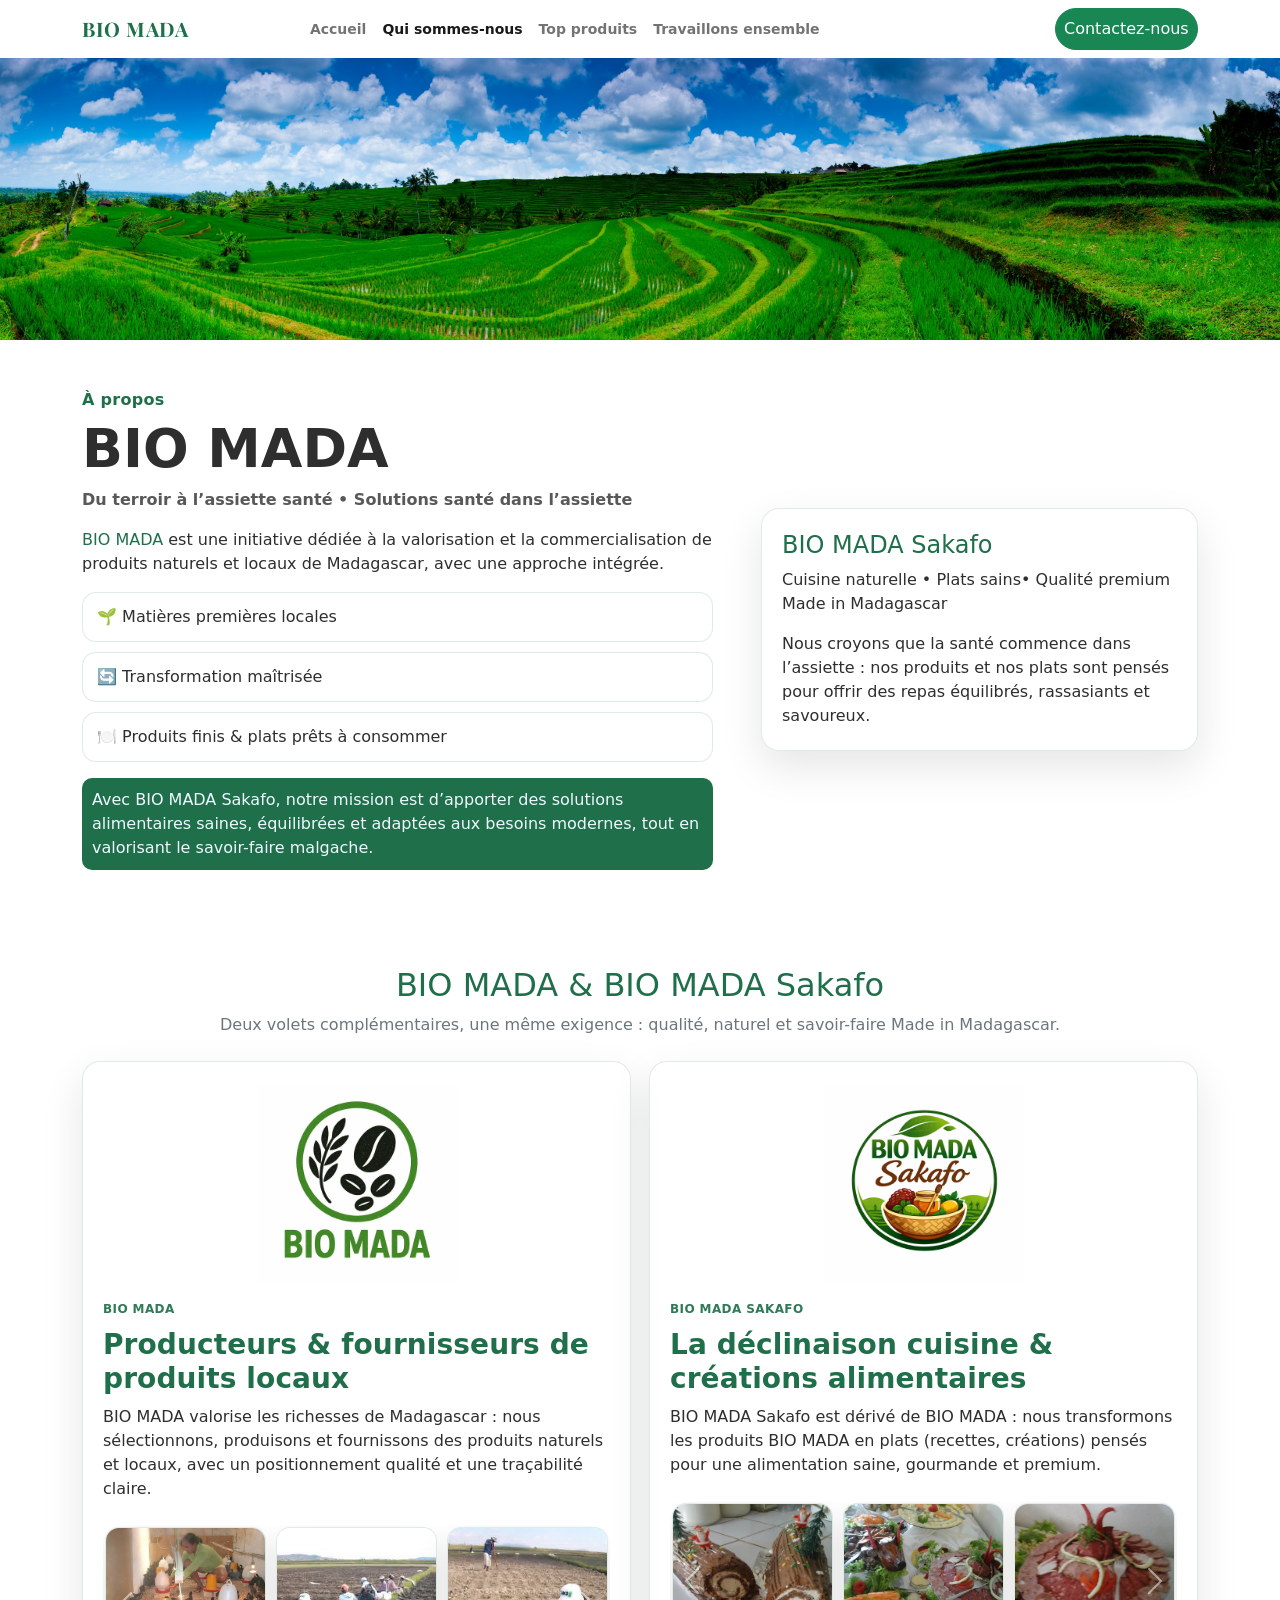
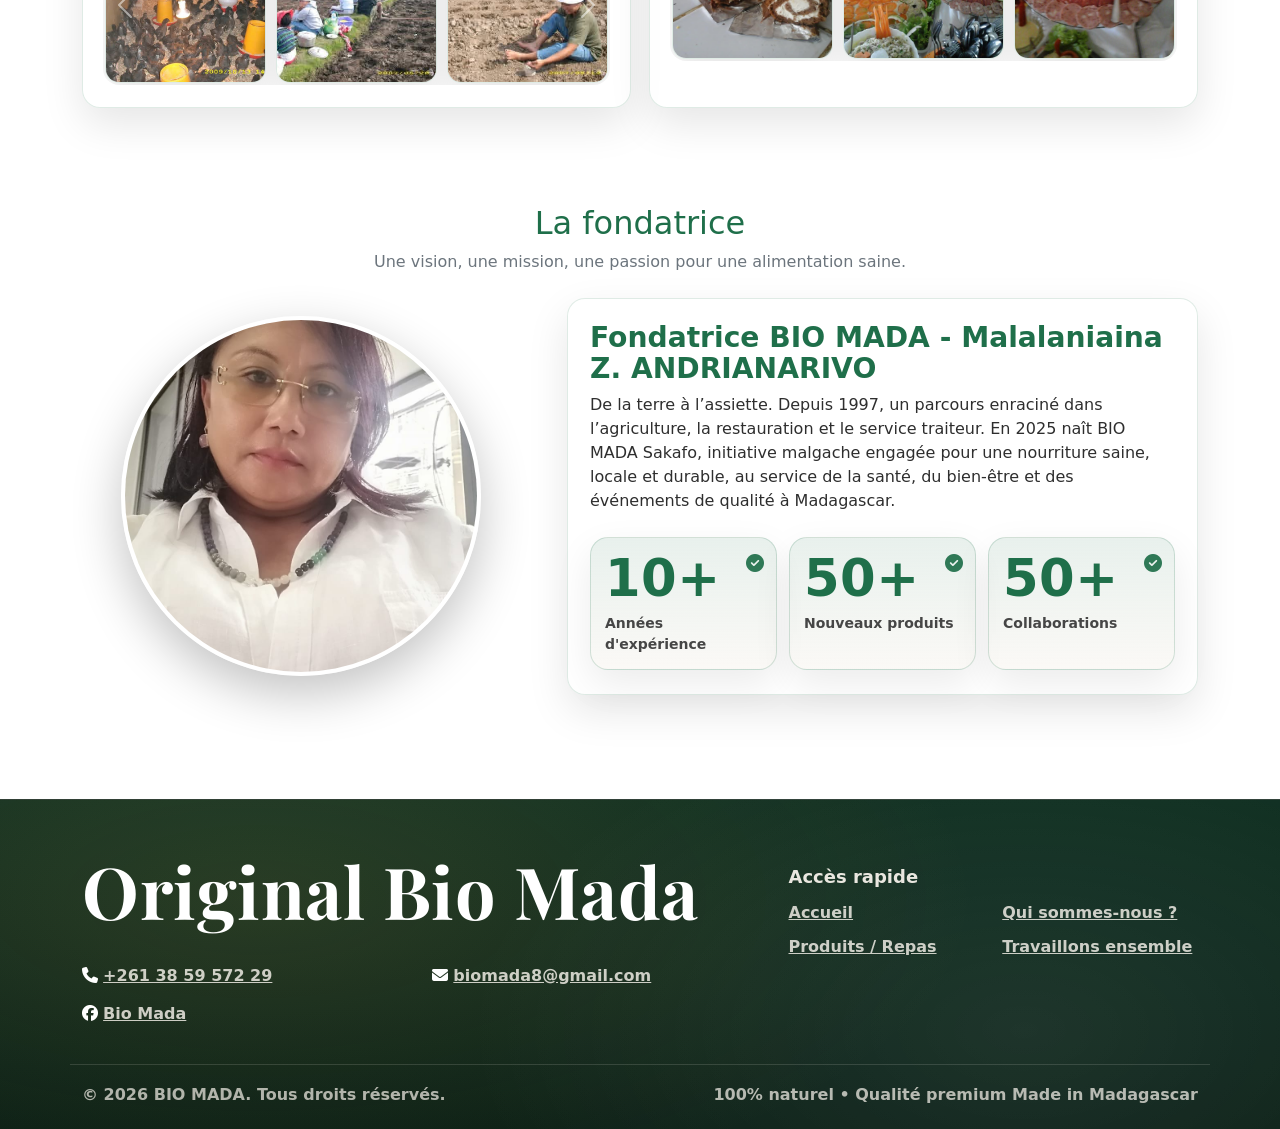
==== commit a1f90348: "fix: num phone" ====
--- a/a-propos.html
+++ b/a-propos.html
@@ -357,7 +357,7 @@
                 <div class="footer-links-grid">
                     <div class="footer-link-item">
                         <i class="fa fa-phone"></i>
-                        <a id="contact-phone" class="contact-underline" href="">+261 34 68 836 84</a>
+                        <a id="contact-phone" class="contact-underline" href="">+261 38 59 572 29</a>
                     </div>
 
                     <div class="footer-link-item">
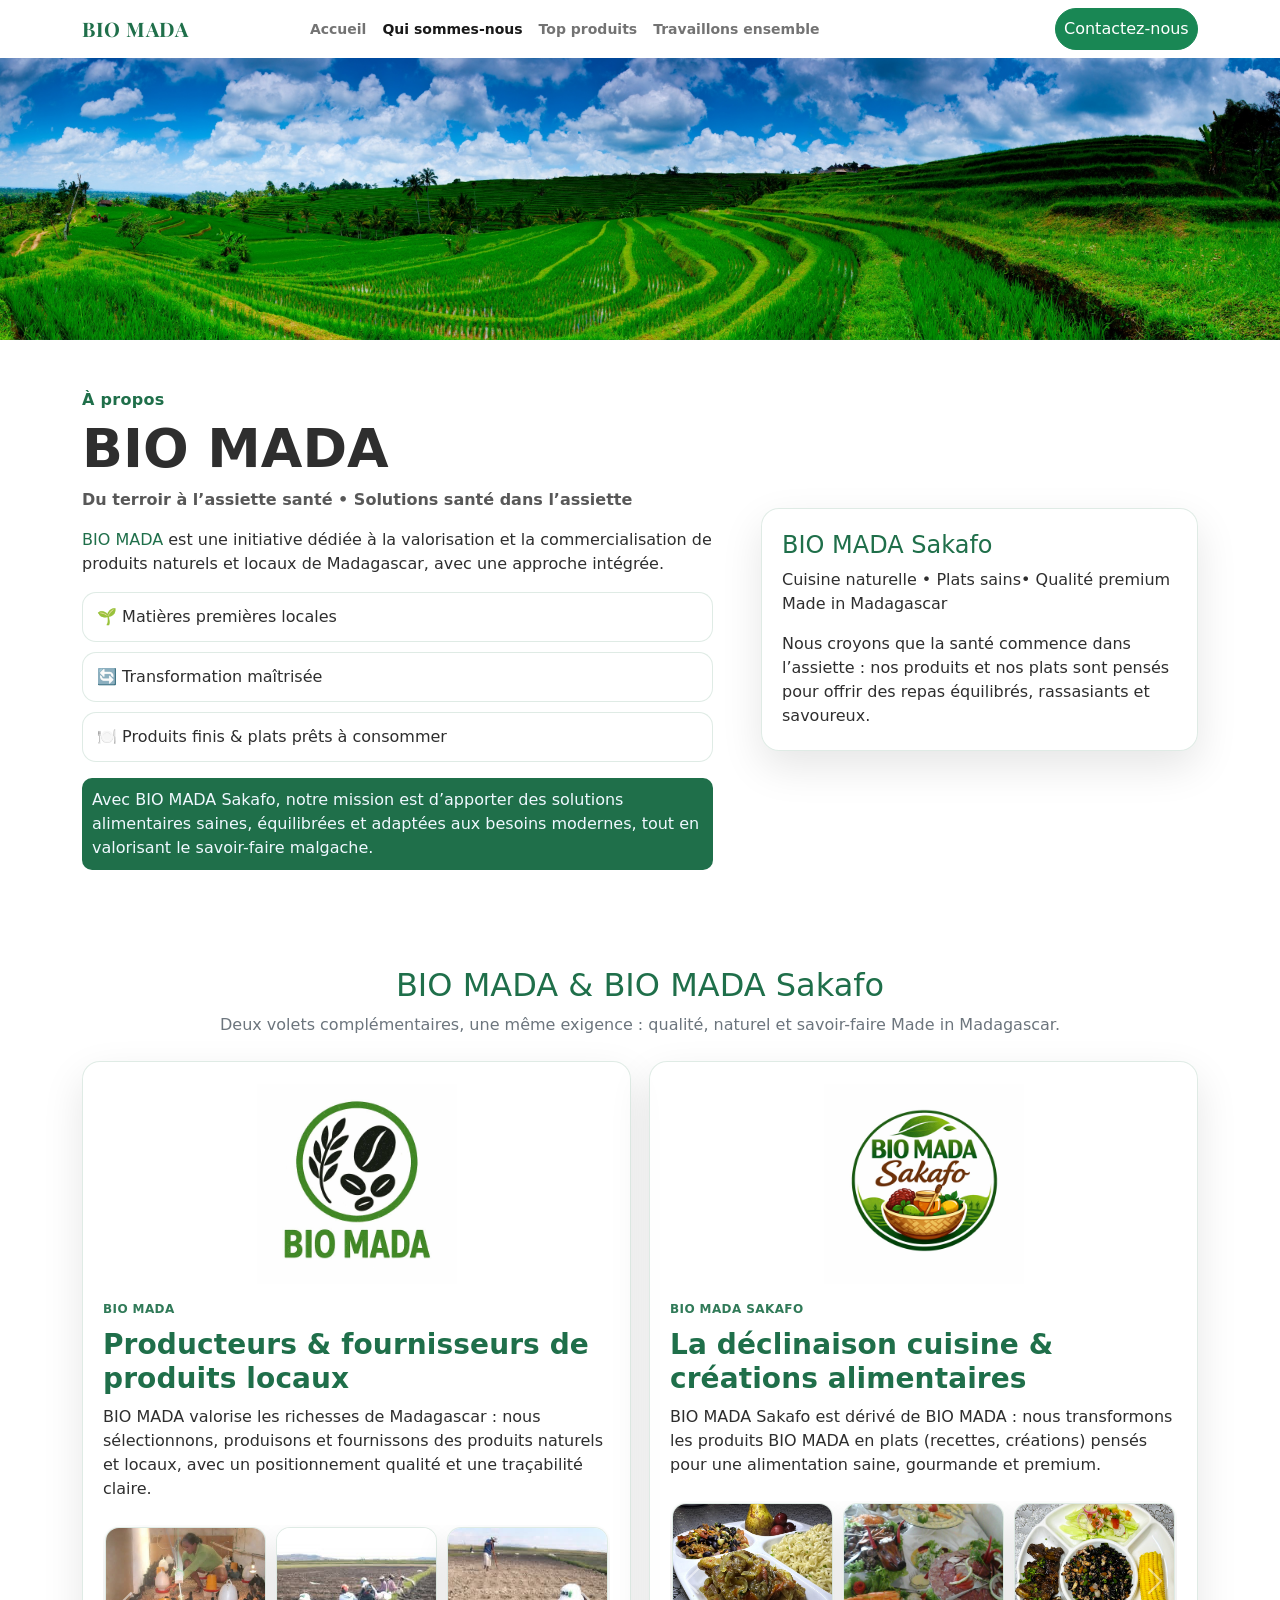
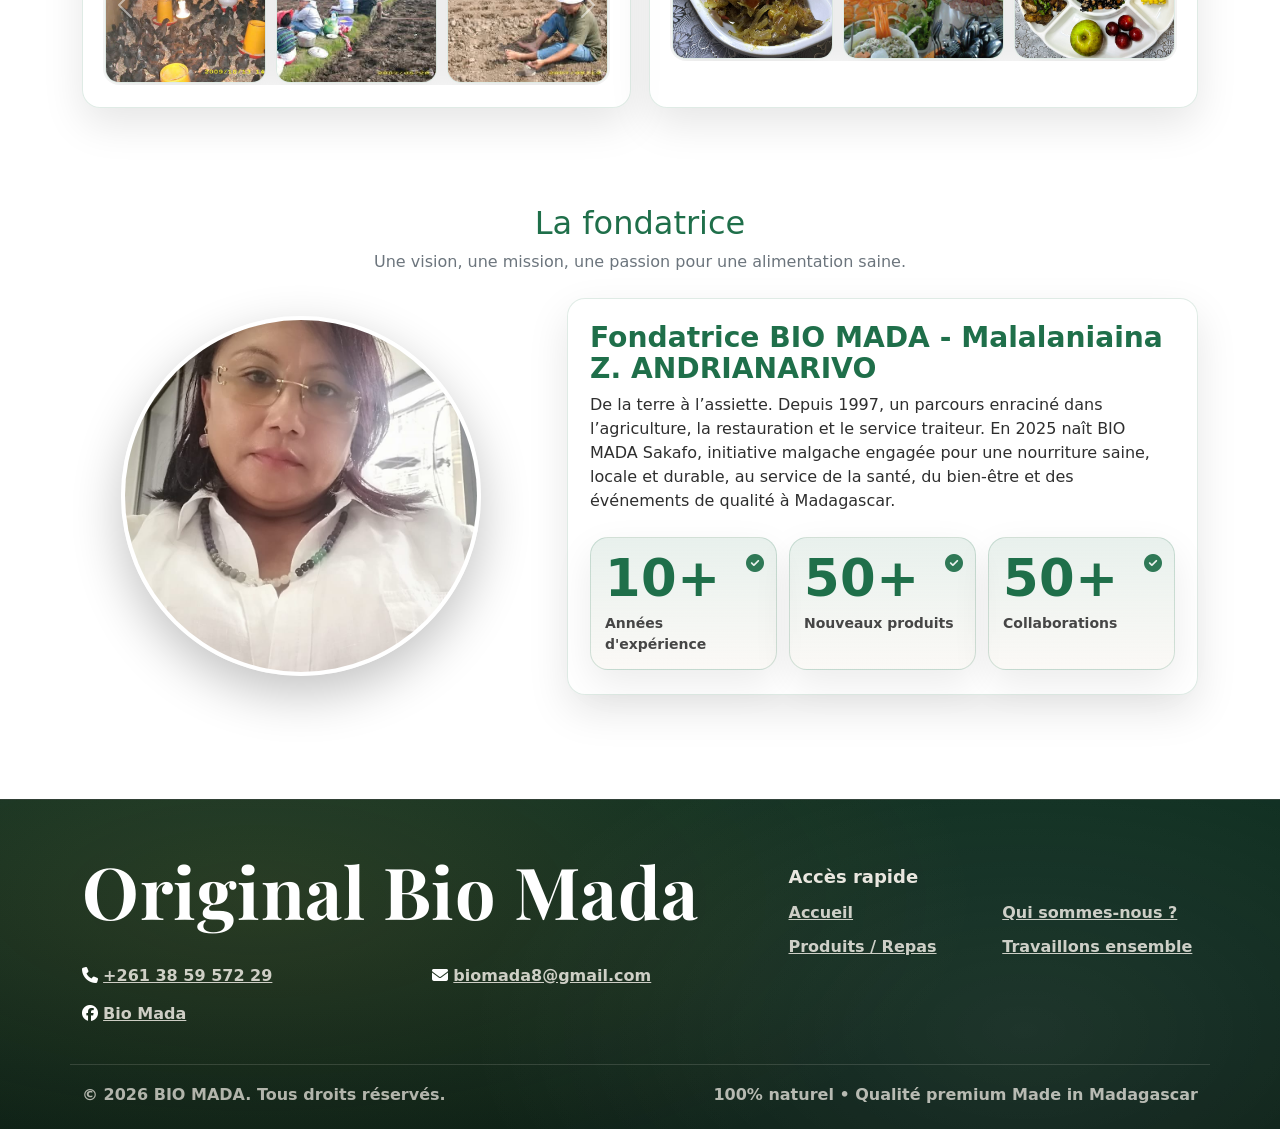
==== commit 03741d08: "new: images" ====
--- a/a-propos.html
+++ b/a-propos.html
@@ -133,32 +133,6 @@
                                 <div class="carousel-item">
                                     <div class="media-row">
                                         <div class="media-tile"><img class="img-fluid" loading="lazy"
-                                                src="img/preparation/WhatsApp%20Image%202026-01-20%20at%2010.05.42.jpeg"
-                                                alt="BIO MADA - Préparation 4"></div>
-                                        <div class="media-tile"><img class="img-fluid" loading="lazy"
-                                                src="img/preparation/WhatsApp%20Image%202026-01-20%20at%2010.05.43.jpeg"
-                                                alt="BIO MADA - Préparation 5"></div>
-                                        <div class="media-tile"><img class="img-fluid" loading="lazy"
-                                                src="img/preparation/WhatsApp%20Image%202026-01-20%20at%2010.05.51.jpeg"
-                                                alt="BIO MADA - Préparation 6"></div>
-                                    </div>
-                                </div>
-                                <div class="carousel-item">
-                                    <div class="media-row">
-                                        <div class="media-tile"><img class="img-fluid" loading="lazy"
-                                                src="img/preparation/WhatsApp%20Image%202026-01-20%20at%2010.05.52.jpeg"
-                                                alt="BIO MADA - Préparation 7"></div>
-                                        <div class="media-tile"><img class="img-fluid" loading="lazy"
-                                                src="img/preparation/WhatsApp%20Image%202026-01-20%20at%2010.05.53.jpeg"
-                                                alt="BIO MADA - Préparation 8"></div>
-                                        <div class="media-tile"><img class="img-fluid" loading="lazy"
-                                                src="img/preparation/WhatsApp%20Image%202026-01-20%20at%2010.05.56.jpeg"
-                                                alt="BIO MADA - Préparation 9"></div>
-                                    </div>
-                                </div>
-                                <div class="carousel-item">
-                                    <div class="media-row">
-                                        <div class="media-tile"><img class="img-fluid" loading="lazy"
                                                 src="img/preparation/WhatsApp%20Image%202026-01-20%20at%2010.05.57.jpeg"
                                                 alt="BIO MADA - Préparation 10"></div>
                                         <div class="media-tile"><img class="img-fluid" loading="lazy"
@@ -214,66 +188,27 @@
                                 <div class="carousel-item active">
                                     <div class="media-row">
                                         <div class="media-tile"><img class="img-fluid" loading="lazy"
-                                                src="img/sakafo/WhatsApp%20Image%202026-01-20%20at%2010.05.43.jpeg"
-                                                alt="BIO MADA Sakafo - Plat 1"></div>
+                                                src="img/nouvelleImage/sakafo/33.jpeg" alt="BIO MADA Sakafo - Plat 1">
+                                        </div>
                                         <div class="media-tile"><img class="img-fluid" loading="lazy"
                                                 src="img/sakafo/WhatsApp%20Image%202026-01-20%20at%2010.05.44.jpeg"
                                                 alt="BIO MADA Sakafo - Plat 2"></div>
                                         <div class="media-tile"><img class="img-fluid" loading="lazy"
-                                                src="img/sakafo/WhatsApp%20Image%202026-01-20%20at%2010.05.45.jpeg"
-                                                alt="BIO MADA Sakafo - Plat 3"></div>
+                                                src="img/nouvelleImage/sakafo/44.jpeg" alt="BIO MADA Sakafo - Plat 3">
+                                        </div>
                                     </div>
                                 </div>
                                 <div class="carousel-item">
                                     <div class="media-row">
                                         <div class="media-tile"><img class="img-fluid" loading="lazy"
-                                                src="img/sakafo/WhatsApp%20Image%202026-01-20%20at%2010.05.46.jpeg"
+                                                src="img/nouvelleImage/sakafo/sakafo7.jpeg"
                                                 alt="BIO MADA Sakafo - Plat 4"></div>
                                         <div class="media-tile"><img class="img-fluid" loading="lazy"
                                                 src="img/sakafo/WhatsApp%20Image%202026-01-20%20at%2010.05.47.jpeg"
                                                 alt="BIO MADA Sakafo - Plat 5"></div>
                                         <div class="media-tile"><img class="img-fluid" loading="lazy"
-                                                src="img/sakafo/WhatsApp%20Image%202026-01-20%20at%2010.05.48.jpeg"
+                                                src="img/nouvelleImage/sakafo/sakafo8.jpeg"
                                                 alt="BIO MADA Sakafo - Plat 6"></div>
-                                    </div>
-                                </div>
-                                <div class="carousel-item">
-                                    <div class="media-row">
-                                        <div class="media-tile"><img class="img-fluid" loading="lazy"
-                                                src="img/sakafo/WhatsApp%20Image%202026-01-20%20at%2010.05.49.jpeg"
-                                                alt="BIO MADA Sakafo - Plat 7"></div>
-                                        <div class="media-tile"><img class="img-fluid" loading="lazy"
-                                                src="img/sakafo/WhatsApp%20Image%202026-01-20%20at%2010.05.50.jpeg"
-                                                alt="BIO MADA Sakafo - Plat 8"></div>
-                                        <div class="media-tile"><img class="img-fluid" loading="lazy"
-                                                src="img/sakafo/WhatsApp%20Image%202026-01-20%20at%2010.05.51.jpeg"
-                                                alt="BIO MADA Sakafo - Plat 9"></div>
-                                    </div>
-                                </div>
-                                <div class="carousel-item">
-                                    <div class="media-row">
-                                        <div class="media-tile"><img class="img-fluid" loading="lazy"
-                                                src="img/sakafo/WhatsApp%20Image%202026-01-20%20at%2010.05.57.jpeg"
-                                                alt="BIO MADA Sakafo - Plat 10"></div>
-                                        <div class="media-tile"><img class="img-fluid" loading="lazy"
-                                                src="img/sakafo/WhatsApp%20Image%202026-01-20%20at%2010.05.58.jpeg"
-                                                alt="BIO MADA Sakafo - Plat 11"></div>
-                                        <div class="media-tile"><img class="img-fluid" loading="lazy"
-                                                src="img/sakafo/WhatsApp%20Image%202026-01-20%20at%2010.05.59.jpeg"
-                                                alt="BIO MADA Sakafo - Plat 12"></div>
-                                    </div>
-                                </div>
-                                <div class="carousel-item">
-                                    <div class="media-row">
-                                        <div class="media-tile"><img class="img-fluid" loading="lazy"
-                                                src="img/sakafo/WhatsApp%20Image%202026-01-20%20at%2010.05.60.jpeg"
-                                                alt="BIO MADA Sakafo - Plat 13"></div>
-                                        <div class="media-tile"><img class="img-fluid" loading="lazy"
-                                                src="img/sakafo/WhatsApp%20Image%202026-01-20%20at%2010.05.61.jpeg"
-                                                alt="BIO MADA Sakafo - Plat 14"></div>
-                                        <div class="media-tile"><img class="img-fluid" loading="lazy"
-                                                src="img/sakafo/WhatsApp%20Image%202026-01-20%20at%2010.05.62.jpeg"
-                                                alt="BIO MADA Sakafo - Plat 15"></div>
                                     </div>
                                 </div>
                             </div>
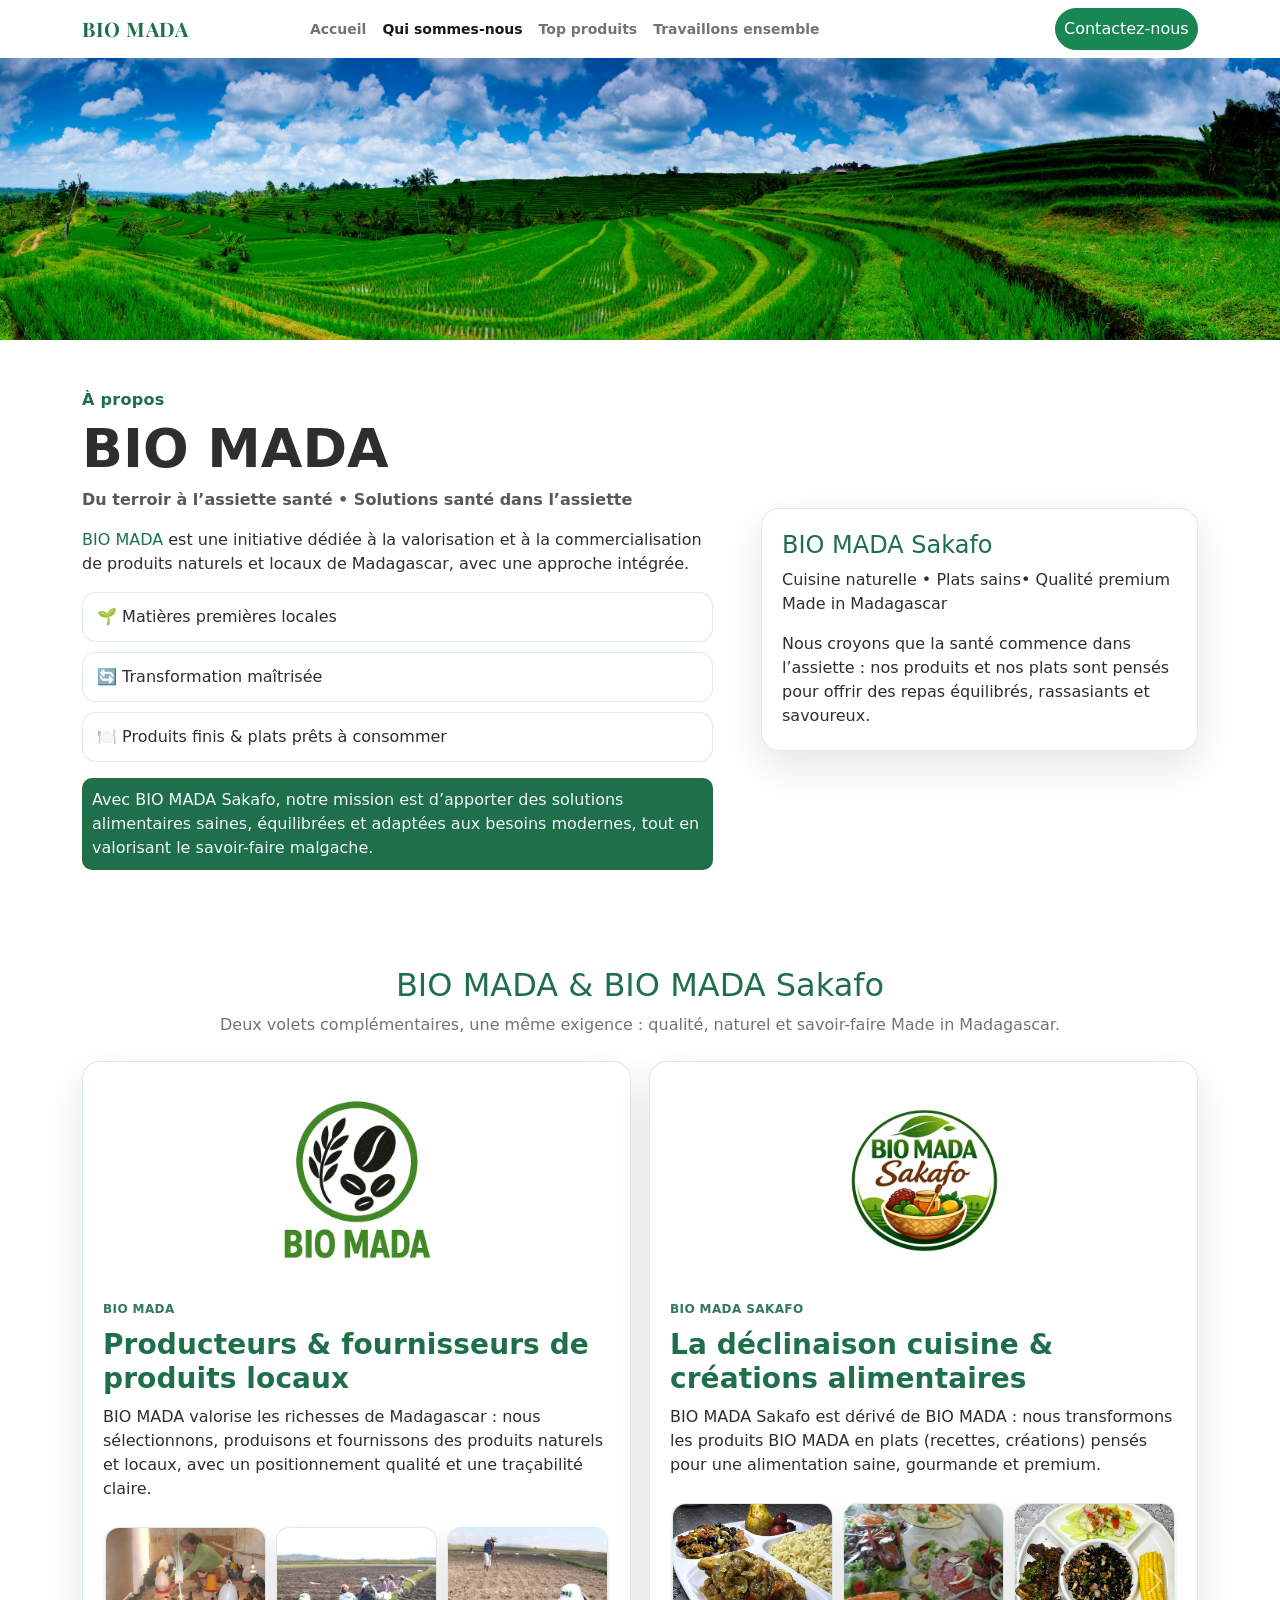
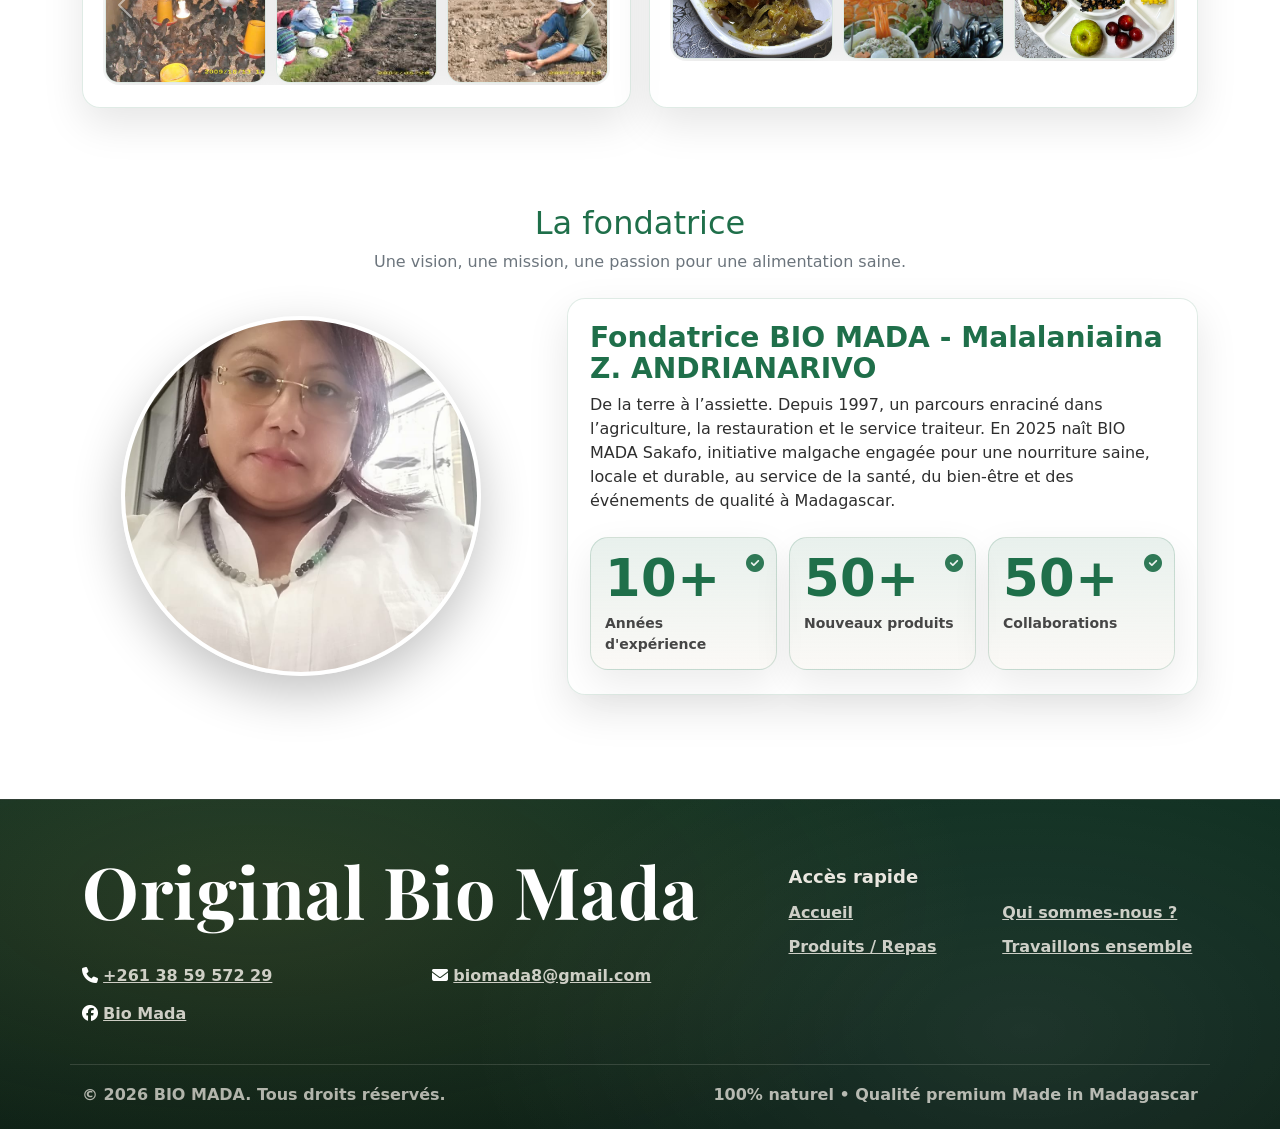
==== commit aa665f5d: "fix: final images" ====
--- a/a-propos.html
+++ b/a-propos.html
@@ -63,7 +63,8 @@
 
                         <div class="about-text">
                             <p class="reveal reveal-left"> <label for="" style="color: #1F6F4A;">BIO MADA</label> est
-                                une initiative dédiée à la valorisation et la commercialisation de produits naturels et
+                                une initiative dédiée à la valorisation et à la commercialisation de produits naturels
+                                et
                                 locaux de Madagascar, avec une approche intégrée.</p>
                             <div class="about-points">
                                 <div class="about-point reveal reveal-left">🌱 Matières premières locales</div>
@@ -208,6 +209,19 @@
                                                 alt="BIO MADA Sakafo - Plat 5"></div>
                                         <div class="media-tile"><img class="img-fluid" loading="lazy"
                                                 src="img/nouvelleImage/sakafo/sakafo8.jpeg"
+                                                alt="BIO MADA Sakafo - Plat 6"></div>
+                                    </div>
+                                </div>
+                                <div class="carousel-item">
+                                    <div class="media-row">
+                                        <div class="media-tile"><img class="img-fluid" loading="lazy"
+                                                src="img/preparation/WhatsApp Image 2026-01-20 at 10.05.42.jpeg"
+                                                alt="BIO MADA Sakafo - Plat 4"></div>
+                                        <div class="media-tile"><img class="img-fluid" loading="lazy"
+                                                src="img/preparation/WhatsApp Image 2026-01-20 at 10.05.51.jpeg"
+                                                alt="BIO MADA Sakafo - Plat 5"></div>
+                                        <div class="media-tile"><img class="img-fluid" loading="lazy"
+                                                src="img/preparation/WhatsApp Image 2026-01-20 at 10.05.52.jpeg"
                                                 alt="BIO MADA Sakafo - Plat 6"></div>
                                     </div>
                                 </div>
--- a/css/a-propos.css
+++ b/css/a-propos.css
@@ -86,6 +86,37 @@
     line-height: 1.1;
     margin: 0;
     color: var(--vert-profond);
+}
+
+/* Typewriter effect */
+.typewriter {
+    display: inline-block;
+    padding-right: 8px;
+    white-space: nowrap;
+    overflow: hidden;
+}
+
+@keyframes blink-cursor {
+
+    0%,
+    49% {
+        border-color: #1F6F4A;
+    }
+
+    50%,
+    100% {
+        border-color: transparent;
+    }
+}
+
+.typewriter.typing {
+    animation: blink-cursor 0.8s step-end infinite;
+}
+
+@media (max-width: 768px) {
+    .typewriter {
+        white-space: normal;
+    }
 }
 
 .brand-split-grid {
@@ -263,7 +294,8 @@
     bottom: 0;
     width: 100%;
     height: 2px;
-    background-color: #fff534; /* vert BIO MADA */
+    background-color: #fff534;
+    /* vert BIO MADA */
     transform: scaleX(0);
     transform-origin: left;
     transition: transform 0.6s ease;
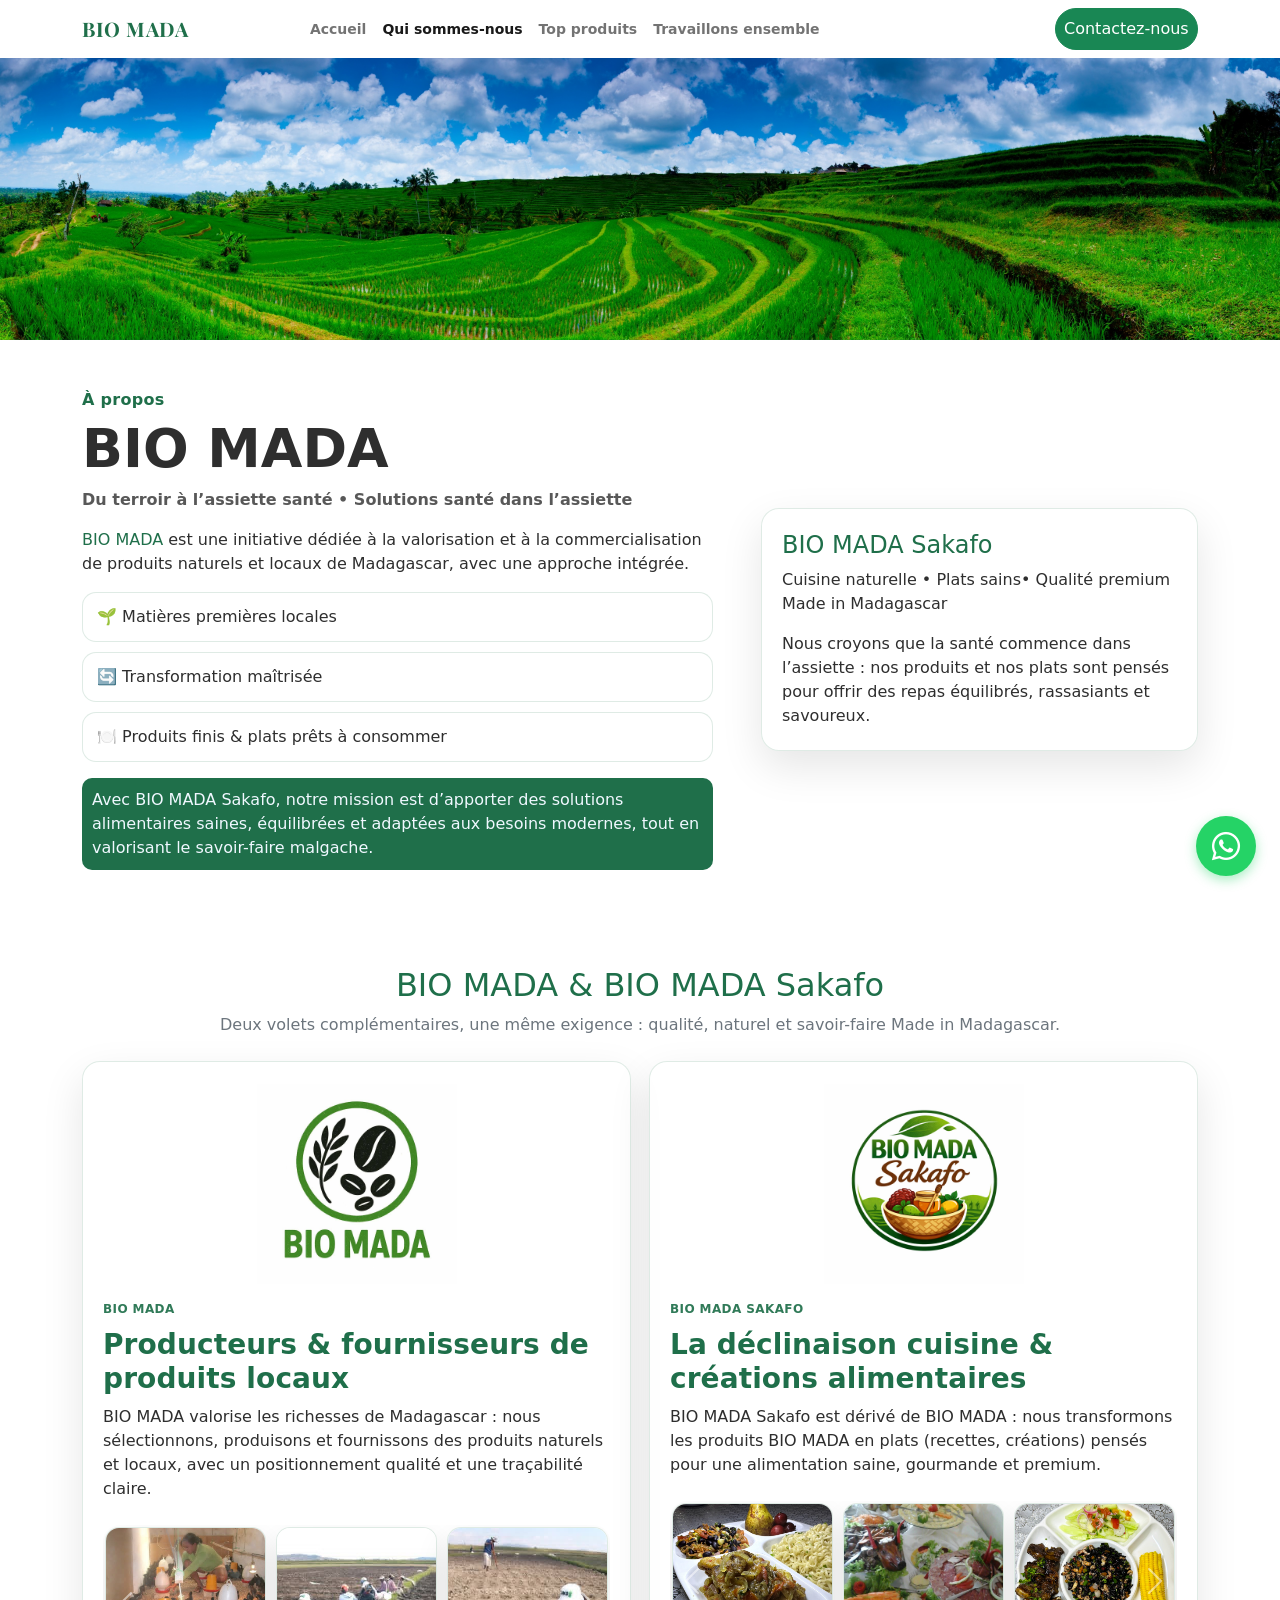
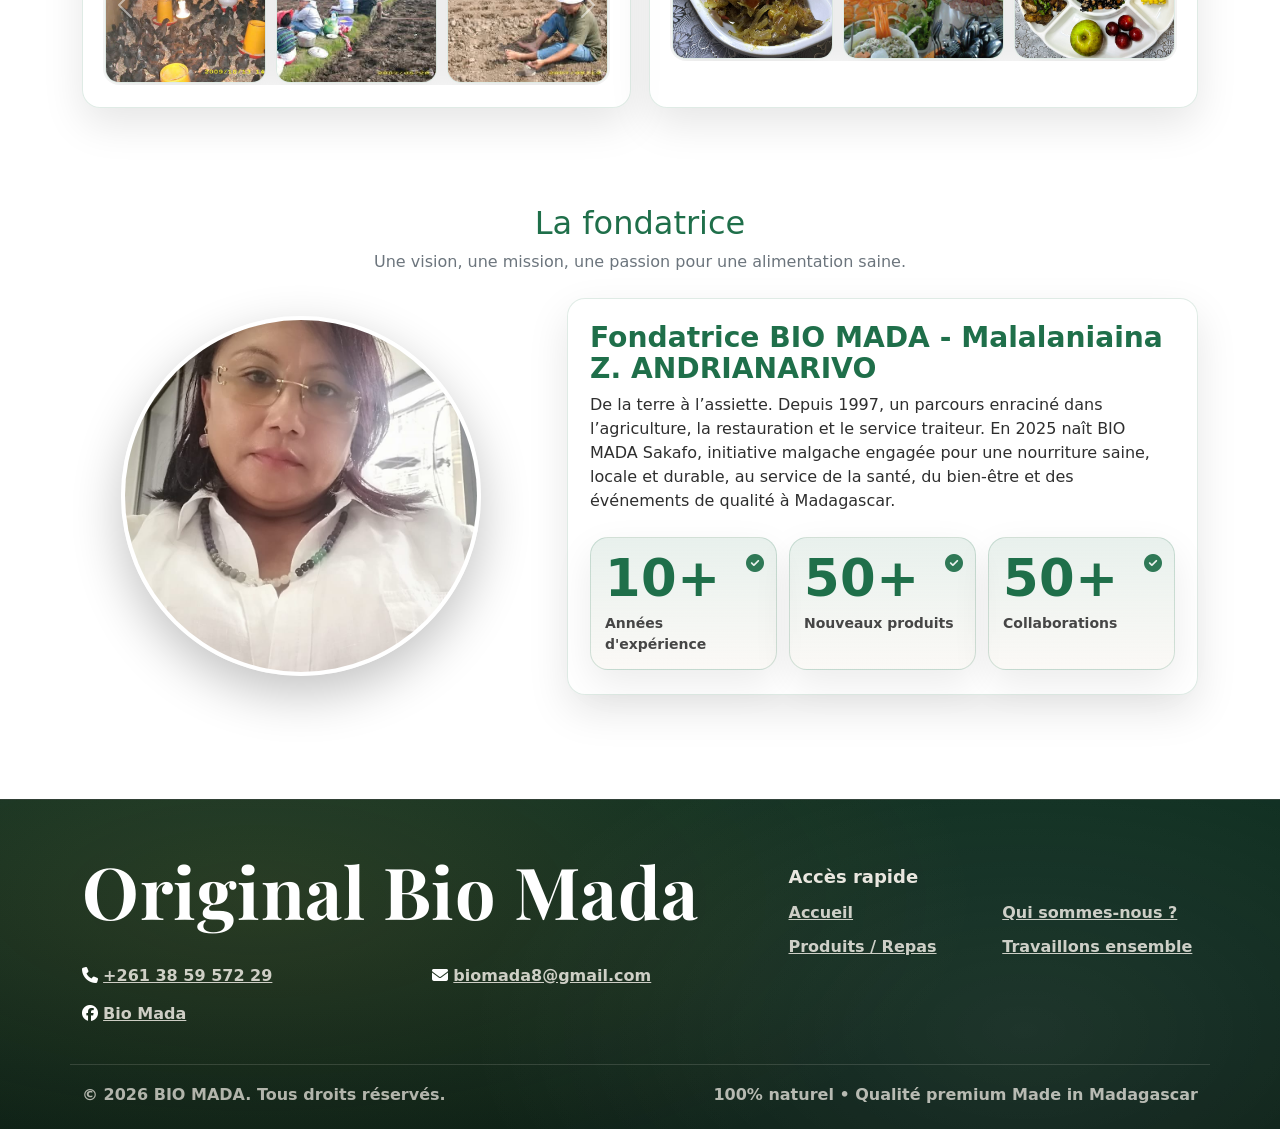
==== commit 3e8487f9: "feat: lien whats app" ====
--- a/a-propos.html
+++ b/a-propos.html
@@ -11,6 +11,7 @@
     <link rel="stylesheet" href="css/header.css">
     <link rel="stylesheet" href="css/footer.css">
     <link rel="stylesheet" href="css/a-propos.css">
+    <link rel="stylesheet" href="css/whatsapp.css">
 
     <link rel="stylesheet" href="https://cdnjs.cloudflare.com/ajax/libs/font-awesome/6.5.1/css/all.min.css"
         integrity="sha512-..." crossorigin="anonymous" referrerpolicy="no-referrer" />
@@ -321,6 +322,7 @@
                             href="https://www.facebook.com/profile.php?id=61576735627680" target="_blank"
                             rel="noopener">Bio Mada</a>
                     </div>
+
                 </div>
             </div>
 
@@ -408,6 +410,61 @@
             }
         })();
     </script>
+
+    <!-- WhatsApp Widget -->
+    <div id="whatsapp-widget" class="whatsapp-widget">
+        <div class="whatsapp-tooltip">
+            <div class="whatsapp-tooltip-text">
+                <div>Discutons ensemble</div>
+            </div>
+            <button class="whatsapp-btn" aria-label="Ouvrir WhatsApp">
+                <i class="fa-brands fa-whatsapp"></i>
+            </button>
+        </div>
+
+        <div class="whatsapp-chat-box">
+            <div class="chat-header">
+                <div class="chat-header-icon"><i class="fa-brands fa-whatsapp"></i></div>
+                <div class="chat-header-text">
+                    <div class="chat-title">Commencer une conversation</div>
+                    <div class="chat-subtitle">Le CEO répond généralement en quelques minutes.</div>
+                </div>
+                <button class="chat-close" aria-label="Fermer"><i class="fa-solid fa-xmark"></i></button>
+            </div>
+            <div class="chat-body">
+                <a href="https://wa.me/261385957229" target="_blank" rel="noopener" class="chat-contact">
+                    <div class="contact-avatar">
+                        <img src="img/fondateur/WhatsApp Image 2026-01-17 at 16.38.35.jpeg" alt="BIO MADA">
+                        <div class="contact-status"></div>
+                    </div>
+                    <div class="contact-info">
+                        <div class="contact-name">Malala ANDRIANARIVO</div>
+                        <div class="contact-role">CEO - BIO Mada</div>
+                    </div>
+                    <div class="contact-icon"><i class="fa-brands fa-whatsapp"></i></div>
+                </a>
+            </div>
+        </div>
+    </div>
+
+    <!-- Scripts -->
+    <script>
+        document.addEventListener('DOMContentLoaded', function () {
+            const widget = document.getElementById('whatsapp-widget');
+            const btn = widget.querySelector('.whatsapp-btn');
+            const closeBtn = widget.querySelector('.chat-close');
+            const chatBox = widget.querySelector('.whatsapp-chat-box');
+
+            btn.addEventListener('click', function () {
+                widget.classList.toggle('is-open');
+            });
+
+            closeBtn.addEventListener('click', function () {
+                widget.classList.remove('is-open');
+            });
+        });
+    </script>
+
     <script src="js/pwa.js"></script>
 </body>
 
--- a/css/whatsapp.css
+++ b/css/whatsapp.css
@@ -0,0 +1,186 @@
+/* WhatsApp Widget Styles */
+.whatsapp-widget {
+    position: fixed;
+    bottom: 24px;
+    right: 24px;
+    z-index: 9999;
+    font-family: 'Poppins', sans-serif;
+}
+
+.whatsapp-tooltip {
+    display: flex;
+    align-items: center;
+    gap: 12px;
+}
+
+.whatsapp-tooltip-text {
+    background: #FFFFFF;
+    padding: 8px 14px;
+    border-radius: 8px;
+    box-shadow: 0 4px 12px rgba(0, 0, 0, 0.1);
+    font-size: 13px;
+    color: #333;
+    opacity: 0;
+    transform: translateX(10px);
+    transition: opacity 0.3s, transform 0.3s;
+    pointer-events: none;
+    line-height: 1.3;
+}
+
+.whatsapp-widget:not(.is-open):hover .whatsapp-tooltip-text {
+    opacity: 1;
+    transform: translateX(0);
+}
+
+.whatsapp-btn {
+    width: 60px;
+    height: 60px;
+    border-radius: 50%;
+    background-color: #25D366;
+    color: white;
+    border: none;
+    box-shadow: 0 4px 12px rgba(37, 211, 102, 0.4);
+    font-size: 32px;
+    display: flex;
+    align-items: center;
+    justify-content: center;
+    cursor: pointer;
+    transition: transform 0.3s ease;
+}
+
+.whatsapp-btn:hover {
+    transform: scale(1.05);
+}
+
+/* Chat Box */
+.whatsapp-chat-box {
+    position: absolute;
+    bottom: 80px;
+    right: 0;
+    width: 320px;
+    background: #FFFFFF;
+    border-radius: 12px;
+    box-shadow: 0 8px 24px rgba(0, 0, 0, 0.16);
+    overflow: hidden;
+    opacity: 0;
+    visibility: hidden;
+    transform: translateY(20px) scale(0.95);
+    transition: all 0.3s cubic-bezier(0.4, 0, 0.2, 1);
+    transform-origin: bottom right;
+}
+
+.whatsapp-widget.is-open .whatsapp-chat-box {
+    opacity: 1;
+    visibility: visible;
+    transform: translateY(0) scale(1);
+}
+
+.chat-header {
+    background-color: #095e54;
+    /* WhatsApp dark green */
+    color: white;
+    padding: 20px;
+    display: flex;
+    align-items: flex-start;
+    gap: 12px;
+}
+
+.chat-header-icon {
+    font-size: 24px;
+}
+
+.chat-header-text {
+    flex: 1;
+}
+
+.chat-title {
+    font-weight: 700;
+    font-size: 16px;
+    margin-bottom: 4px;
+}
+
+.chat-subtitle {
+    font-size: 12px;
+    opacity: 0.9;
+    line-height: 1.4;
+}
+
+.chat-close {
+    background: none;
+    border: none;
+    color: white;
+    font-size: 18px;
+    cursor: pointer;
+    padding: 0;
+    opacity: 0.8;
+}
+
+.chat-close:hover {
+    opacity: 1;
+}
+
+.chat-body {
+    padding: 20px;
+    background-color: #f0f2f5;
+}
+
+.chat-contact {
+    display: flex;
+    align-items: center;
+    background: white;
+    padding: 12px 16px;
+    border-radius: 8px;
+    text-decoration: none;
+    color: inherit;
+    box-shadow: 0 1px 3px rgba(0, 0, 0, 0.08);
+    /* Subtle shadow */
+    transition: background-color 0.2s;
+    border-left: 4px solid #25D366;
+}
+
+.chat-contact:hover {
+    background-color: #f9f9f9;
+}
+
+.contact-avatar {
+    position: relative;
+    margin-right: 12px;
+}
+
+.contact-avatar img {
+    width: 48px;
+    height: 48px;
+    border-radius: 50%;
+    object-fit: cover;
+}
+
+.contact-status {
+    position: absolute;
+    bottom: 2px;
+    right: 2px;
+    width: 10px;
+    height: 10px;
+    background-color: #25D366;
+    border-radius: 50%;
+    border: 2px solid white;
+}
+
+.contact-info {
+    flex: 1;
+}
+
+.contact-name {
+    font-weight: 700;
+    font-size: 15px;
+    color: #111;
+}
+
+.contact-role {
+    font-size: 12px;
+    color: #666;
+}
+
+.contact-icon {
+    color: #25D366;
+    font-size: 24px;
+}
